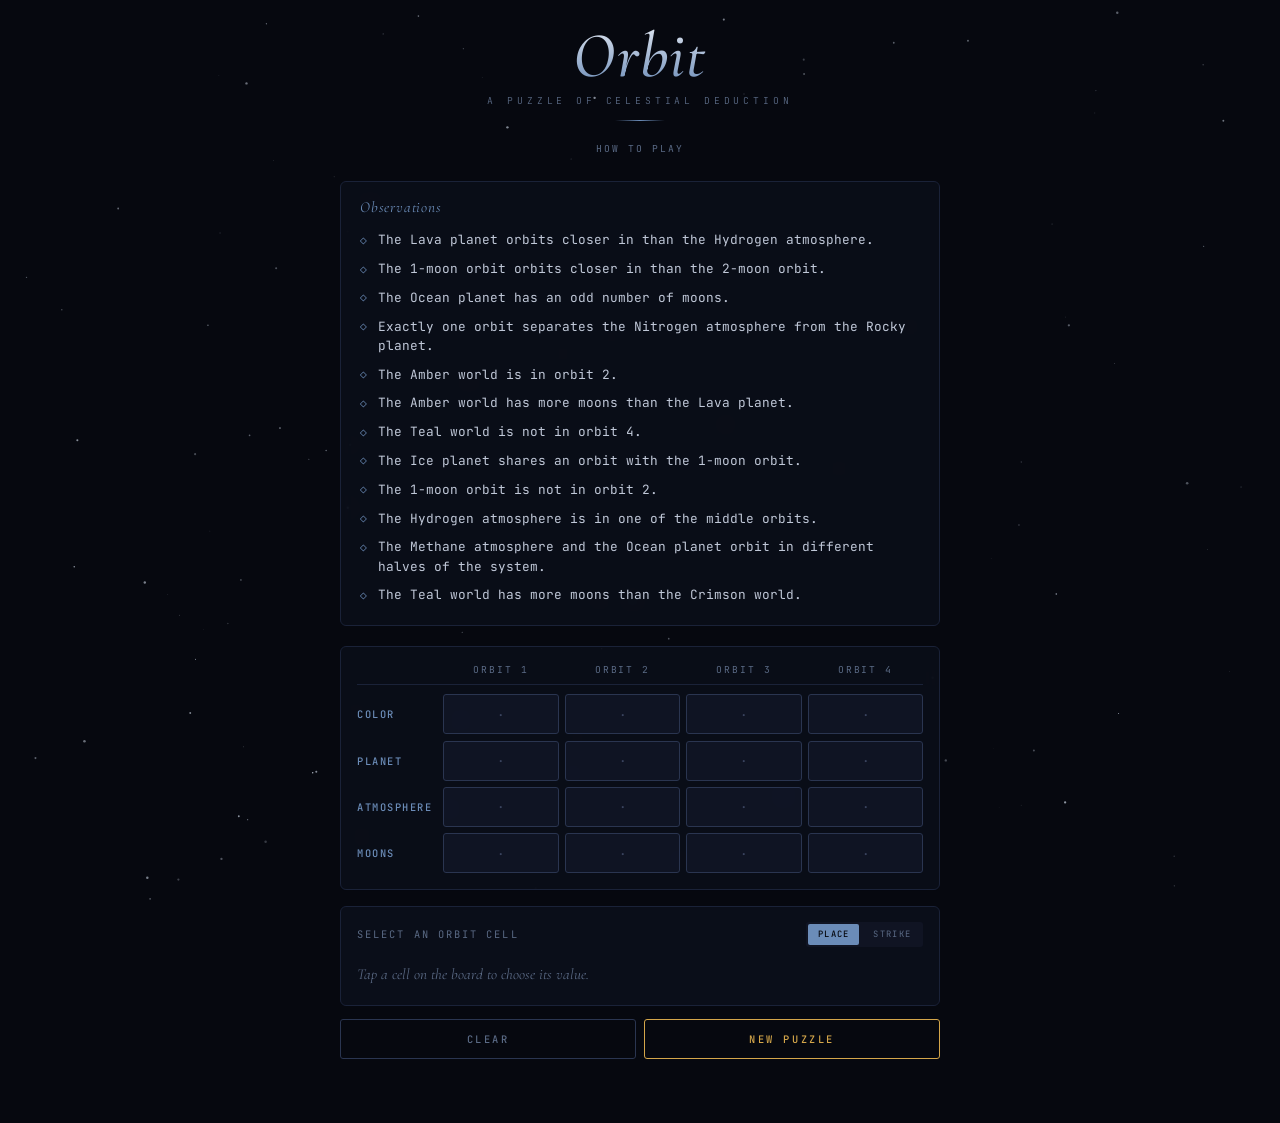
==== index.html @ 406fbc19 "init commit" ====
<!DOCTYPE html>
<html lang="en">
<head>
  <meta charset="UTF-8" />
  <meta name="viewport" content="width=device-width, initial-scale=1.0" />
  <title>Orbitle</title>
  <link rel="stylesheet" href="orbitle.css" />
</head>
<body>
  <canvas id="starfield" style="position:fixed;inset:0;z-index:0;pointer-events:none;"></canvas>
  <div id="app"></div>
  <div id="drag-ghost" class="orbit-tile drag-ghost" style="display:none;position:fixed;pointer-events:none;z-index:100;transform:translate(-50%,-50%);"></div>
  <script src="orbitle.js"></script>
</body>
</html>
---- orbitle.css ----
@import url('https://fonts.googleapis.com/css2?family=Cormorant+Garamond:ital,wght@0,400;0,500;0,600;1,400;1,500&family=JetBrains+Mono:wght@300;400;500;700&display=swap');

* { box-sizing: border-box; margin: 0; padding: 0; }

body, html {
  background: #06080f;
  color: #e0e6f0;
  font-family: 'JetBrains Mono', monospace;
  min-height: 100vh;
  overflow-x: hidden;
}

.orbit-root {
  position: relative;
  z-index: 1;
  min-height: 100vh;
  padding: 1.5rem 1rem 4rem;
  display: flex;
  flex-direction: column;
  align-items: center;
}

/* ── Header ── */
.orbit-header {
  text-align: center;
  margin-bottom: 1.5rem;
}

.orbit-title {
  font-family: 'Cormorant Garamond', serif;
  font-size: clamp(2.5rem, 7vw, 4rem);
  font-weight: 500;
  font-style: italic;
  letter-spacing: 0.02em;
  line-height: 1;
  background: linear-gradient(180deg, #e0e6f0 0%, #6b8cb8 100%);
  -webkit-background-clip: text;
  -webkit-text-fill-color: transparent;
  background-clip: text;
}

.orbit-subtitle {
  font-size: 0.6rem;
  letter-spacing: 0.4em;
  text-transform: uppercase;
  color: #5a6a85;
  font-weight: 300;
  margin-top: 0.4rem;
}

.orbit-divider {
  width: 50px;
  height: 1px;
  background: linear-gradient(90deg, transparent, #6b8cb8, transparent);
  margin: 0.8rem auto;
}

/* ── Help ── */
.orbit-help-link {
  background: none;
  border: none;
  color: #5a6a85;
  font-size: 0.6rem;
  letter-spacing: 0.2em;
  text-transform: uppercase;
  cursor: pointer;
  font-family: 'JetBrains Mono', monospace;
  margin-top: 0.5rem;
}

.orbit-help-link:hover { color: #d4a64a; }

.orbit-help-content {
  max-width: 600px;
  width: 100%;
  padding: 1.2rem;
  border: 1px solid #1a2238;
  border-radius: 6px;
  background: rgba(12, 16, 28, 0.85);
  margin-bottom: 1.2rem;
  font-size: 0.78rem;
  line-height: 1.6;
  color: #c0c8d8;
}

.orbit-help-content strong { color: #d4a64a; }

/* ── Loading ── */
.orbit-loading {
  font-family: 'Cormorant Garamond', serif;
  font-style: italic;
  color: #6b8cb8;
  padding: 4rem 0;
  font-size: 1.1rem;
  letter-spacing: 0.05em;
}

/* ── Clues ── */
.orbit-clues {
  width: 100%;
  max-width: 600px;
  padding: 1rem 1.2rem;
  border: 1px solid #1a2238;
  border-radius: 6px;
  background: rgba(12, 16, 28, 0.7);
  backdrop-filter: blur(8px);
  margin-bottom: 1.2rem;
}

.orbit-clues-header {
  font-family: 'Cormorant Garamond', serif;
  font-style: italic;
  font-size: 0.95rem;
  color: #6b8cb8;
  margin-bottom: 0.6rem;
  letter-spacing: 0.05em;
}

.orbit-clue {
  font-size: 0.8rem;
  line-height: 1.5;
  color: #c0c8d8;
  padding: 0.3rem 0 0.3rem 1.1rem;
  position: relative;
  cursor: pointer;
  transition: all 0.18s ease;
  user-select: none;
  border-radius: 3px;
}

.orbit-clue:hover { color: #e0e6f0; background: rgba(40, 50, 80, 0.25); }

.orbit-clue::before {
  content: "◇";
  position: absolute;
  left: 0;
  color: #6b8cb8;
  font-size: 0.7rem;
  top: 0.45rem;
}

.orbit-clue.crossed {
  color: #4a5468;
  text-decoration: line-through;
  text-decoration-color: #6b8cb8;
  text-decoration-thickness: 1px;
}

.orbit-clue.crossed::before { color: #2a3550; }
.orbit-clue.crossed:hover { color: #5a6478; }

/* ── Board ── */
.orbit-board {
  width: 100%;
  max-width: 600px;
  margin-bottom: 1rem;
  padding: 1rem;
  border: 1px solid #1a2238;
  border-radius: 6px;
  background: rgba(12, 16, 28, 0.7);
  backdrop-filter: blur(8px);
}

.orbit-header-row {
  display: grid;
  grid-template-columns: 80px repeat(4, 1fr);
  gap: 0.4rem;
  margin-bottom: 0.6rem;
  padding-bottom: 0.5rem;
  border-bottom: 1px solid #1a2238;
}

.orbit-header-cell {
  font-size: 0.6rem;
  letter-spacing: 0.2em;
  text-transform: uppercase;
  color: #5a6a85;
  text-align: center;
  font-weight: 400;
}

.orbit-row {
  display: grid;
  grid-template-columns: 80px repeat(4, 1fr);
  gap: 0.4rem;
  margin-bottom: 0.4rem;
}

.orbit-row:last-child { margin-bottom: 0; }

.orbit-row-label {
  display: flex;
  align-items: center;
  font-size: 0.65rem;
  letter-spacing: 0.15em;
  text-transform: uppercase;
  color: #6b8cb8;
  font-weight: 500;
}

.orbit-cell {
  padding: 0.55rem 0.3rem;
  border: 1px solid #2a3550;
  border-radius: 3px;
  background: rgba(20, 26, 44, 0.6);
  cursor: pointer;
  transition: all 0.15s;
  min-height: 40px;
  display: flex;
  flex-direction: column;
  align-items: center;
  justify-content: center;
  font-size: 0.78rem;
  color: #e0e6f0;
  position: relative;
}

.orbit-cell:hover { border-color: #6b8cb8; background: rgba(40, 50, 80, 0.6); }

.orbit-cell.selected {
  border-color: #d4a64a;
  background: rgba(60, 50, 30, 0.5);
  box-shadow: 0 0 12px rgba(212, 166, 74, 0.25);
}

.orbit-cell.empty { color: #3a4560; }

.orbit-cell-strikes {
  position: absolute;
  bottom: 2px;
  left: 2px;
  right: 2px;
  font-size: 0.55rem;
  color: #6a4848;
  line-height: 1;
  text-align: center;
  letter-spacing: 0.05em;
}

/* ── Picker ── */
.orbit-picker {
  width: 100%;
  max-width: 600px;
  padding: 0.9rem 1rem;
  border: 1px solid #1a2238;
  border-radius: 6px;
  background: rgba(12, 16, 28, 0.85);
  backdrop-filter: blur(8px);
  margin-bottom: 0.8rem;
}

.orbit-picker-header {
  display: flex;
  justify-content: space-between;
  align-items: center;
  margin-bottom: 0.6rem;
  font-size: 0.65rem;
  letter-spacing: 0.2em;
  text-transform: uppercase;
  color: #5a6a85;
}

.orbit-picker-target {
  color: #d4a64a;
  font-family: 'Cormorant Garamond', serif;
  font-style: italic;
  font-size: 0.95rem;
  letter-spacing: 0.02em;
  text-transform: none;
}

.orbit-mode-toggle {
  display: flex;
  gap: 0.3rem;
  background: rgba(20, 26, 44, 0.6);
  border-radius: 3px;
  padding: 2px;
}

.orbit-mode-btn {
  padding: 0.3rem 0.6rem;
  font-size: 0.55rem;
  letter-spacing: 0.15em;
  text-transform: uppercase;
  background: transparent;
  color: #5a6a85;
  border: none;
  cursor: pointer;
  border-radius: 2px;
  font-family: 'JetBrains Mono', monospace;
}

.orbit-mode-btn.active { background: #6b8cb8; color: #06080f; font-weight: 500; }
.orbit-mode-btn.active.strike { background: #b85a5a; }

.orbit-options {
  display: flex;
  flex-wrap: wrap;
  gap: 0.4rem;
}

.orbit-option {
  padding: 0.5rem 0.8rem;
  border: 1px solid #2a3550;
  background: rgba(20, 26, 44, 0.6);
  color: #e0e6f0;
  font-family: 'JetBrains Mono', monospace;
  font-size: 0.75rem;
  cursor: pointer;
  border-radius: 3px;
  transition: all 0.15s;
}

.orbit-option:hover {
  border-color: #6b8cb8;
  background: rgba(40, 50, 80, 0.7);
  transform: translateY(-1px);
}

.orbit-option.struck {
  opacity: 0.4;
  text-decoration: line-through;
  border-color: #b85a5a;
}

.orbit-pick-hint {
  font-family: 'Cormorant Garamond', serif;
  font-style: italic;
  font-size: 0.95rem;
  color: #5a6a85;
  padding: 0.5rem 0;
}

/* ── Actions ── */
.orbit-actions {
  display: flex;
  gap: 0.5rem;
  width: 100%;
  max-width: 600px;
}

.orbit-btn {
  flex: 1;
  padding: 0.75rem;
  font-family: 'JetBrains Mono', monospace;
  font-size: 0.65rem;
  letter-spacing: 0.25em;
  text-transform: uppercase;
  border: 1px solid #6b8cb8;
  background: transparent;
  color: #6b8cb8;
  cursor: pointer;
  border-radius: 3px;
  transition: all 0.2s;
  font-weight: 500;
}

.orbit-btn:hover { background: rgba(107, 140, 184, 0.1); }
.orbit-btn.secondary { border-color: #2a3550; color: #5a6a85; }
.orbit-btn.gold { border-color: #d4a64a; color: #d4a64a; }
.orbit-btn.gold:hover { background: rgba(212, 166, 74, 0.1); }

/* ── Win overlay ── */
.orbit-reveal {
  position: fixed;
  inset: 0;
  background: rgba(6, 8, 15, 0.92);
  backdrop-filter: blur(12px);
  z-index: 10;
  display: flex;
  align-items: center;
  justify-content: center;
  padding: 2rem;
  animation: fadeIn 0.6s ease-out;
}

@keyframes fadeIn {
  from { opacity: 0; }
  to   { opacity: 1; }
}

.orbit-reveal-card {
  max-width: 460px;
  width: 100%;
  padding: 2.5rem 2rem;
  border: 1px solid #d4a64a;
  border-radius: 6px;
  background: linear-gradient(180deg, rgba(20, 26, 44, 0.95), rgba(6, 8, 15, 0.95));
  text-align: center;
  box-shadow: 0 0 60px rgba(212, 166, 74, 0.2);
}

.orbit-reveal-sub {
  font-size: 0.7rem;
  letter-spacing: 0.3em;
  text-transform: uppercase;
  color: #6b8cb8;
  margin-bottom: 1.5rem;
}

.orbit-reveal-title {
  font-family: 'Cormorant Garamond', serif;
  font-size: 2.2rem;
  font-style: italic;
  color: #d4a64a;
  margin-bottom: 0.5rem;
}

/* ── Responsive ── */
@media (max-width: 600px) {
  .orbit-header-row, .orbit-row { grid-template-columns: 60px repeat(4, 1fr); }
  .orbit-row-label, .orbit-header-cell { font-size: 0.55rem; }
  .orbit-cell { font-size: 0.7rem; padding: 0.4rem 0.2rem; }
  .orbit-clue { font-size: 0.75rem; }
}
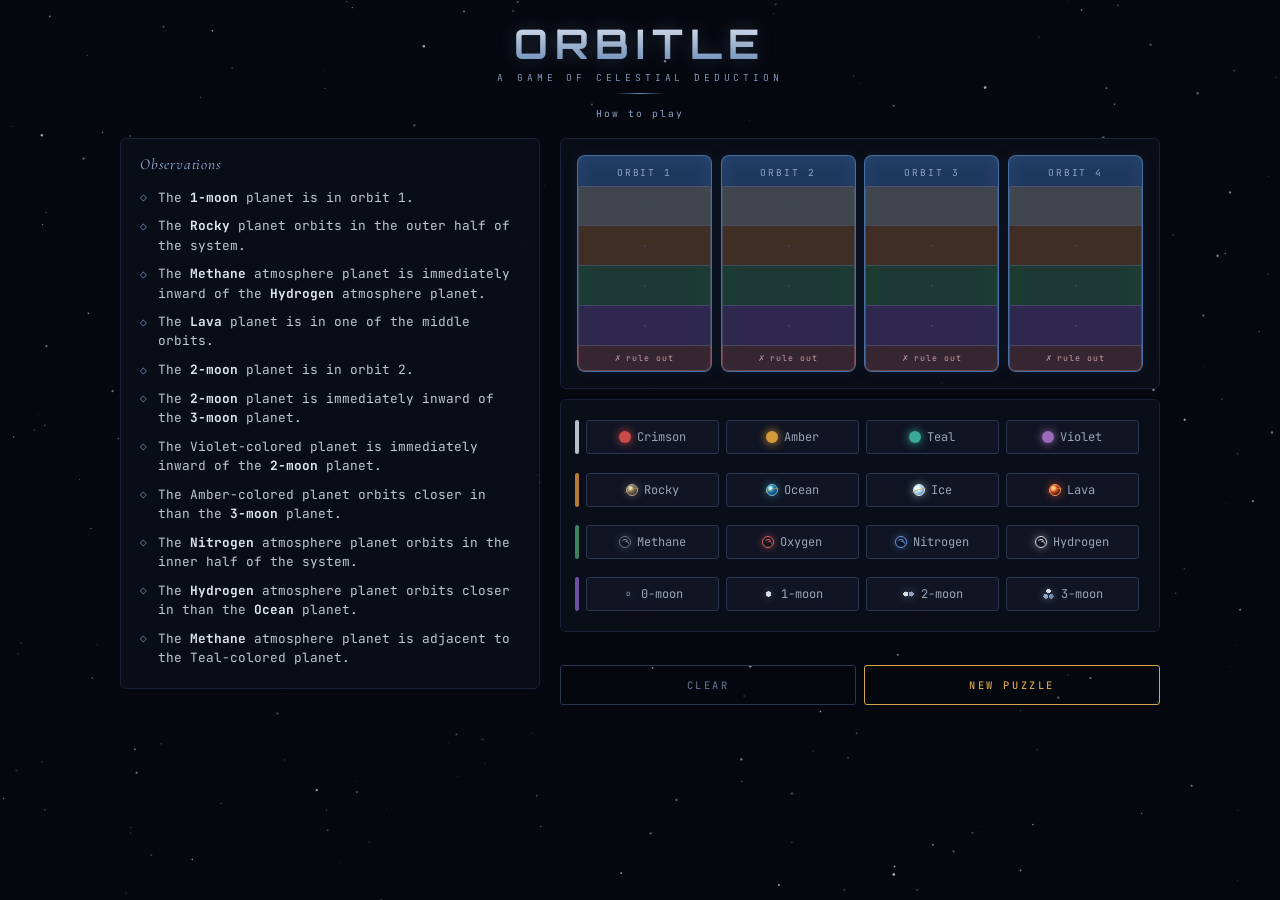
==== commit 98af37ed: "icon" ====
--- a/index.html
+++ b/index.html
@@ -4,6 +4,7 @@
   <meta charset="UTF-8" />
   <meta name="viewport" content="width=device-width, initial-scale=1.0" />
   <title>Orbitle</title>
+  <link rel="icon" href="data:image/svg+xml,%3Csvg xmlns='http://www.w3.org/2000/svg' viewBox='0 0 64 64'%3E%3Crect width='64' height='64' rx='12' fill='%2306080f'/%3E%3Ccircle cx='32' cy='32' r='18' fill='none' stroke='%236b8cb8' stroke-width='6'/%3E%3C/svg%3E" />
   <link rel="stylesheet" href="orbitle.css" />
 </head>
 <body>
--- a/orbitle.css
+++ b/orbitle.css
@@ -1,6 +1,14 @@
-@import url('https://fonts.googleapis.com/css2?family=Cormorant+Garamond:ital,wght@0,400;0,500;0,600;1,400;1,500&family=JetBrains+Mono:wght@300;400;500;700&display=swap');
+@import url('https://fonts.googleapis.com/css2?family=Cormorant+Garamond:ital,wght@0,400;0,500;0,600;1,400;1,500&family=JetBrains+Mono:wght@300;400;500;700&family=Orbitron:wght@500;600;700&display=swap');
 
 * { box-sizing: border-box; margin: 0; padding: 0; }
+
+html {
+  font-size: 100%;
+  --cat-color: rgba(230, 235, 245, 0.8);
+  --cat-planet: rgba(214, 142, 58, 0.85);
+  --cat-atmosphere: rgba(70, 150, 108, 0.85);
+  --cat-moons: rgba(128, 92, 184, 0.85);
+}
 
 body, html {
   background: #06080f;
@@ -8,13 +16,14 @@
   font-family: 'JetBrains Mono', monospace;
   min-height: 100vh;
   overflow-x: hidden;
+  user-select: none;
 }
 
 .orbit-root {
   position: relative;
   z-index: 1;
   min-height: 100vh;
-  padding: 1.5rem 1rem 4rem;
+  padding: 1.5rem 1rem 2.5rem;
   display: flex;
   flex-direction: column;
   align-items: center;
@@ -23,27 +32,29 @@
 /* ── Header ── */
 .orbit-header {
   text-align: center;
-  margin-bottom: 1.5rem;
+  margin-bottom: 1rem;
 }
 
 .orbit-title {
-  font-family: 'Cormorant Garamond', serif;
-  font-size: clamp(2.5rem, 7vw, 4rem);
-  font-weight: 500;
-  font-style: italic;
-  letter-spacing: 0.02em;
+  font-family: 'Orbitron', 'JetBrains Mono', monospace;
+  font-size: clamp(1.65rem, 4.6vw, 2.55rem);
+  font-weight: 700;
+  font-style: normal;
+  letter-spacing: 0.16em;
   line-height: 1;
+  text-transform: uppercase;
   background: linear-gradient(180deg, #e0e6f0 0%, #6b8cb8 100%);
   -webkit-background-clip: text;
   -webkit-text-fill-color: transparent;
   background-clip: text;
+  text-shadow: 0 0 18px rgba(107, 140, 184, 0.28);
 }
 
 .orbit-subtitle {
   font-size: 0.6rem;
   letter-spacing: 0.4em;
   text-transform: uppercase;
-  color: #5a6a85;
+  color: #8fa3c4;
   font-weight: 300;
   margin-top: 0.4rem;
 }
@@ -52,20 +63,19 @@
   width: 50px;
   height: 1px;
   background: linear-gradient(90deg, transparent, #6b8cb8, transparent);
-  margin: 0.8rem auto;
+  margin: 0.55rem auto 0.45rem;
 }
 
 /* ── Help ── */
 .orbit-help-link {
   background: none;
   border: none;
-  color: #5a6a85;
+  color: #8fa3c4;
   font-size: 0.6rem;
   letter-spacing: 0.2em;
-  text-transform: uppercase;
   cursor: pointer;
   font-family: 'JetBrains Mono', monospace;
-  margin-top: 0.5rem;
+  margin-top: 0.15rem;
 }
 
 .orbit-help-link:hover { color: #d4a64a; }
@@ -73,11 +83,11 @@
 .orbit-help-content {
   max-width: 600px;
   width: 100%;
-  padding: 1.2rem;
+  padding: 0.9rem 1rem;
   border: 1px solid #1a2238;
   border-radius: 6px;
   background: rgba(12, 16, 28, 0.85);
-  margin-bottom: 1.2rem;
+  margin-bottom: 0.85rem;
   font-size: 0.78rem;
   line-height: 1.6;
   color: #c0c8d8;
@@ -96,6 +106,13 @@
 }
 
 /* ── Clues ── */
+.orbit-game-layout,
+.orbit-play-area,
+.orbit-actions {
+  width: 100%;
+  max-width: 600px;
+}
+
 .orbit-clues {
   width: 100%;
   max-width: 600px;
@@ -105,13 +122,15 @@
   background: rgba(12, 16, 28, 0.7);
   backdrop-filter: blur(8px);
   margin-bottom: 1.2rem;
+  display: flex;
+  flex-direction: column;
 }
 
 .orbit-clues-header {
   font-family: 'Cormorant Garamond', serif;
   font-style: italic;
   font-size: 0.95rem;
-  color: #6b8cb8;
+  color: #9cb8df;
   margin-bottom: 0.6rem;
   letter-spacing: 0.05em;
 }
@@ -130,6 +149,16 @@
 
 .orbit-clue:hover { color: #e0e6f0; background: rgba(40, 50, 80, 0.25); }
 
+.orbit-clue-tile {
+  font-weight: 700;
+  color: #e0e6f0;
+}
+
+.orbit-clue.crossed .orbit-clue-tile,
+.orbit-clue.crossed:hover .orbit-clue-tile {
+  color: inherit;
+}
+
 .orbit-clue::before {
   content: "◇";
   position: absolute;
@@ -140,6 +169,7 @@
 }
 
 .orbit-clue.crossed {
+  order: 1;
   color: #4a5468;
   text-decoration: line-through;
   text-decoration-color: #6b8cb8;
@@ -153,57 +183,79 @@
 .orbit-board {
   width: 100%;
   max-width: 600px;
-  margin-bottom: 1rem;
+  margin-bottom: 0.65rem;
   padding: 1rem;
   border: 1px solid #1a2238;
   border-radius: 6px;
   background: rgba(12, 16, 28, 0.7);
   backdrop-filter: blur(8px);
-}
-
-.orbit-header-row {
+  position: relative;
+  overflow: hidden;
+  user-select: none;
+}
+
+.orbit-columns {
   display: grid;
-  grid-template-columns: 80px repeat(4, 1fr);
-  gap: 0.4rem;
-  margin-bottom: 0.6rem;
-  padding-bottom: 0.5rem;
-  border-bottom: 1px solid #1a2238;
+  grid-template-columns: repeat(4, minmax(0, 1fr));
+  gap: 0.55rem;
+}
+
+.orbit-column {
+  min-width: 0;
+  padding: 0.45rem;
+  border: 1px solid rgba(112, 164, 230, 0.52);
+  border-radius: 8px;
+  background: rgba(34, 61, 102, 0.9);
+  box-shadow: inset 0 0 22px rgba(112, 164, 230, 0.14), 0 0 14px rgba(74, 118, 180, 0.1);
+  cursor: pointer;
+  touch-action: manipulation;
+  transition: all 0.15s;
+}
+
+.orbit-column:hover {
+  border-color: rgba(136, 186, 245, 0.68);
+  background: rgba(40, 70, 114, 0.94);
+}
+
+.orbit-column.selected {
+  border-color: rgba(212, 166, 74, 0.72);
+  background: rgba(76, 62, 36, 0.9);
+  box-shadow: inset 0 0 0 1px rgba(212, 166, 74, 0.22), 0 0 22px rgba(212, 166, 74, 0.16);
+}
+
+.orbit-column.drag-over {
+  border-color: #d4a64a;
+  background: rgba(82, 66, 38, 0.92);
+  box-shadow: inset 0 0 0 1px rgba(212, 166, 74, 0.34), 0 0 18px rgba(212, 166, 74, 0.16);
 }
 
 .orbit-header-cell {
   font-size: 0.6rem;
   letter-spacing: 0.2em;
   text-transform: uppercase;
-  color: #5a6a85;
+  color: #8fa3c4;
   text-align: center;
   font-weight: 400;
-}
-
-.orbit-row {
+  padding: 0.15rem 0.1rem 0.45rem;
+}
+
+.orbit-column.selected .orbit-header-cell,
+.orbit-column.drag-over .orbit-header-cell {
+  color: #d4a64a;
+}
+
+.orbit-column-values {
   display: grid;
-  grid-template-columns: 80px repeat(4, 1fr);
-  gap: 0.4rem;
-  margin-bottom: 0.4rem;
-}
-
-.orbit-row:last-child { margin-bottom: 0; }
-
-.orbit-row-label {
-  display: flex;
-  align-items: center;
-  font-size: 0.65rem;
-  letter-spacing: 0.15em;
-  text-transform: uppercase;
-  color: #6b8cb8;
-  font-weight: 500;
+  grid-template-rows: repeat(4, minmax(40px, auto));
+  gap: 0;
+  margin-inline: -0.45rem;
 }
 
 .orbit-cell {
   padding: 0.55rem 0.3rem;
-  border: 1px solid #2a3550;
-  border-radius: 3px;
-  background: rgba(20, 26, 44, 0.6);
-  cursor: pointer;
+  border: 1px solid rgba(92, 122, 170, 0.58);
+  border-radius: 2px;
+  background: rgba(32, 44, 72, 0.9);
   transition: all 0.15s;
   min-height: 40px;
   display: flex;
@@ -215,33 +267,364 @@
   position: relative;
 }
 
-.orbit-cell:hover { border-color: #6b8cb8; background: rgba(40, 50, 80, 0.6); }
-
-.orbit-cell.selected {
-  border-color: #d4a64a;
-  background: rgba(60, 50, 30, 0.5);
-  box-shadow: 0 0 12px rgba(212, 166, 74, 0.25);
-}
-
-.orbit-cell.empty { color: #3a4560; }
+.orbit-cell + .orbit-cell {
+  margin-top: -1px;
+}
+
+.orbit-cell:first-child {
+  border-radius: 2px 2px 0 0;
+}
+
+.orbit-cell:not(:first-child):not(:last-child) {
+  border-radius: 0;
+}
+
+.orbit-cell:last-child {
+  border-radius: 0;
+}
+
+.orbit-cell.color {
+  border-color: rgba(245, 247, 252, 0.34);
+  background: rgba(86, 88, 94, 0.96);
+}
+
+.orbit-cell.planet {
+  border-color: rgba(214, 142, 58, 0.42);
+  background: rgba(92, 58, 30, 0.96);
+}
+
+.orbit-cell.atmosphere {
+  border-color: rgba(70, 150, 108, 0.42);
+  background: rgba(32, 78, 58, 0.96);
+}
+
+.orbit-cell.moons {
+  border-color: rgba(128, 92, 184, 0.42);
+  background: rgba(65, 46, 98, 0.96);
+}
+
+.orbit-cell.empty {
+  border-color: rgba(74, 88, 122, 0.7);
+  color: #3a4560;
+}
+
+.orbit-cell.empty.color {
+  background: rgba(68, 70, 76, 0.9);
+}
+
+.orbit-cell.empty.planet {
+  background: rgba(68, 45, 30, 0.9);
+}
+
+.orbit-cell.empty.atmosphere {
+  background: rgba(28, 59, 47, 0.9);
+}
+
+.orbit-cell.empty.moons {
+  background: rgba(49, 38, 76, 0.9);
+}
+
+.orbit-cell.strike-preview::before,
+.orbit-cell.strike-preview::after {
+  content: "";
+  position: absolute;
+  inset: 4px;
+  pointer-events: none;
+  z-index: 2;
+}
+
+.orbit-cell.strike-preview::before {
+  background: linear-gradient(
+    to bottom right,
+    transparent calc(50% - 1px),
+    rgba(164, 86, 90, 0.56) calc(50% - 1px),
+    rgba(164, 86, 90, 0.56) calc(50% + 1px),
+    transparent calc(50% + 1px)
+  );
+}
+
+.orbit-cell.strike-preview::after {
+  background: linear-gradient(
+    to top right,
+    transparent calc(50% - 1px),
+    rgba(164, 86, 90, 0.56) calc(50% - 1px),
+    rgba(164, 86, 90, 0.56) calc(50% + 1px),
+    transparent calc(50% + 1px)
+  );
+}
+
+.orbit-tile-content {
+  display: flex;
+  align-items: center;
+  justify-content: center;
+  gap: 6px;
+  min-width: 0;
+}
+
+.orbit-tile-icon {
+  width: 12px;
+  height: 12px;
+  display: inline-block;
+  flex-shrink: 0;
+  position: relative;
+}
+
+.orbit-cell .orbit-tile-icon {
+  width: 10px;
+  height: 10px;
+}
+
+.orbit-tile-icon.color {
+  border-radius: 50%;
+}
+
+.orbit-tile-icon.planet {
+  border: 1px solid #8fb4e8;
+  border-radius: 50%;
+  background: radial-gradient(circle at 35% 32%, #d5e5fb 0 15%, #6f99d0 28%, #20375d 70%);
+  box-shadow: 0 0 8px rgba(111, 153, 208, 0.55);
+}
+
+.orbit-tile-icon.planet-rocky {
+  border-color: #b7aa92;
+  background: radial-gradient(circle at 35% 32%, #e3d7bd 0 15%, #8f8068 30%, #3c342d 72%);
+  box-shadow: 0 0 8px rgba(183, 170, 146, 0.42);
+}
+
+.orbit-tile-icon.planet-ocean {
+  border-color: #72c7db;
+  background: radial-gradient(circle at 35% 32%, #c8f2ff 0 15%, #238cb9 31%, #123f72 72%);
+  box-shadow: 0 0 8px rgba(72, 183, 220, 0.52);
+}
+
+.orbit-tile-icon.planet-ice {
+  border-color: #d8f4ff;
+  background: radial-gradient(circle at 35% 32%, #ffffff 0 16%, #bdeeff 34%, #6f92bf 74%);
+  box-shadow: 0 0 9px rgba(216, 244, 255, 0.55);
+}
+
+.orbit-tile-icon.planet-lava {
+  border-color: #ff9a4d;
+  background: radial-gradient(circle at 35% 32%, #ffd17a 0 14%, #e85a2e 32%, #3d1518 74%);
+  box-shadow: 0 0 10px rgba(232, 90, 46, 0.64);
+}
+
+.orbit-tile-icon.planet::before {
+  content: "";
+  position: absolute;
+  left: -3px;
+  right: -3px;
+  top: 4px;
+  height: 3px;
+  border-top: 1px solid rgba(212, 166, 74, 0.95);
+  border-radius: 50%;
+  transform: rotate(-18deg);
+}
+
+.orbit-tile-icon.atmosphere {
+  border: 1px solid rgba(92, 198, 218, 0.82);
+  border-radius: 50%;
+  box-shadow: 0 0 8px rgba(92, 198, 218, 0.38);
+}
+
+.orbit-tile-icon.atmosphere-ch {
+  border-color: rgba(115, 127, 145, 0.9);
+  box-shadow: 0 0 8px rgba(115, 127, 145, 0.42);
+}
+
+.orbit-tile-icon.atmosphere-h {
+  border-color: rgba(245, 247, 251, 0.9);
+  box-shadow: 0 0 8px rgba(245, 247, 251, 0.42);
+}
+
+.orbit-tile-icon.atmosphere-n {
+  border-color: rgba(120, 168, 255, 0.9);
+  box-shadow: 0 0 8px rgba(120, 168, 255, 0.42);
+}
+
+.orbit-tile-icon.atmosphere-o {
+  border-color: rgba(255, 107, 107, 0.9);
+  box-shadow: 0 0 8px rgba(255, 107, 107, 0.42);
+}
+
+.orbit-tile-icon.atmosphere::before,
+.orbit-tile-icon.atmosphere::after {
+  content: "";
+  position: absolute;
+  inset: 2px;
+  border-top: 1px solid rgba(176, 238, 248, 0.95);
+  border-radius: 50%;
+}
+
+.orbit-tile-icon.atmosphere::after {
+  inset: 4px 1px 1px 4px;
+  transform: rotate(38deg);
+}
+
+.orbit-tile-icon.atmosphere-ch::before,
+.orbit-tile-icon.atmosphere-ch::after {
+  border-top-color: rgba(155, 166, 181, 0.95);
+}
+
+.orbit-tile-icon.atmosphere-h::before,
+.orbit-tile-icon.atmosphere-h::after {
+  border-top-color: rgba(245, 247, 251, 0.95);
+}
+
+.orbit-tile-icon.atmosphere-n::before,
+.orbit-tile-icon.atmosphere-n::after {
+  border-top-color: rgba(120, 168, 255, 0.95);
+}
+
+.orbit-tile-icon.atmosphere-o::before,
+.orbit-tile-icon.atmosphere-o::after {
+  border-top-color: rgba(255, 107, 107, 0.95);
+}
+
+.orbit-tile-icon.moons {
+  width: 13px;
+  background: none;
+  filter: drop-shadow(0 0 4px rgba(215, 222, 234, 0.42));
+}
+
+.orbit-cell .orbit-tile-icon.moons {
+  width: 12px;
+}
+
+.orbit-tile-icon.moons::before,
+.orbit-tile-icon.moons::after {
+  display: none;
+}
+
+.orbit-tile-icon.moons-0::after {
+  content: "o";
+  display: block;
+  position: absolute;
+  color: #8fa3c4;
+  font-size: 0.48rem;
+  line-height: 1;
+  left: 50%;
+  top: 50%;
+  transform: translate(-50%, -50%);
+}
+
+.orbit-tile-icon.moons-1 {
+  background:
+    radial-gradient(circle at 50% 50%, #d7deea 0 2.6px, transparent 2.8px);
+}
+
+.orbit-tile-icon.moons-2 {
+  background:
+    radial-gradient(circle at 28% 50%, #d7deea 0 2.4px, transparent 2.6px),
+    radial-gradient(circle at 72% 50%, #8fa3c4 0 2.4px, transparent 2.6px);
+}
+
+.orbit-tile-icon.moons-3 {
+  background:
+    radial-gradient(circle at 50% 25%, #d7deea 0 2.2px, transparent 2.4px),
+    radial-gradient(circle at 28% 70%, #8fa3c4 0 2.2px, transparent 2.4px),
+    radial-gradient(circle at 72% 70%, #6b8cb8 0 2.2px, transparent 2.4px);
+}
+
+.orbit-cell-remove {
+  position: absolute;
+  top: 2px;
+  right: 2px;
+  width: 19px;
+  height: 19px;
+  border: 1px solid rgba(184, 90, 90, 0.55);
+  border-radius: 50%;
+  background: rgba(12, 16, 28, 0.9);
+  color: #c98282;
+  cursor: pointer;
+  font-family: 'JetBrains Mono', monospace;
+  font-size: 0.95rem;
+  line-height: 15px;
+  display: flex;
+  align-items: center;
+  justify-content: center;
+  opacity: 0.75;
+  transition: all 0.15s;
+}
+
+.orbit-cell-remove:hover {
+  opacity: 1;
+  color: #f0b0b0;
+  border-color: #b85a5a;
+  background: rgba(70, 30, 34, 0.95);
+}
 
 .orbit-cell-strikes {
   position: absolute;
   bottom: 2px;
   left: 2px;
   right: 2px;
-  font-size: 0.55rem;
-  color: #6a4848;
-  line-height: 1;
+  font-size: 0.62rem;
+  color: #a87a7d;
+  line-height: 1.05;
   text-align: center;
   letter-spacing: 0.05em;
+  display: flex;
+  flex-direction: column-reverse;
+  align-items: center;
+  gap: 1px;
+}
+
+.orbit-cell-strikes span {
+  display: block;
+}
+
+.orbit-strike-drop {
+  display: flex;
+  align-items: center;
+  justify-content: center;
+  margin: -1px -0.45rem -0.45rem;
+  min-height: 26px;
+  border: 1px solid rgba(126, 82, 88, 0.72);
+  border-radius: 0 0 6px 6px;
+  background: rgba(58, 36, 42, 0.86);
+  color: #c9a0a2;
+  font-size: 0.52rem;
+  letter-spacing: 0.12em;
+  line-height: 1;
+  cursor: pointer;
+  touch-action: manipulation;
+  transform-origin: center;
+  transition: all 0.15s;
+}
+
+.orbit-strike-drop::before {
+  content: "✗";
+  margin-right: 0.28rem;
+  font-size: 0.62rem;
+  line-height: 1;
+  opacity: 0.85;
+}
+
+.orbit-strike-drop:hover,
+.orbit-strike-drop.strike-over {
+  border-color: #dfb7b9;
+  background: rgba(88, 52, 58, 0.96);
+  color: #f4dcdc;
+  box-shadow: 0 0 10px rgba(154, 102, 106, 0.35);
+}
+
+.orbit-strike-drop.strike-over {
+  transform: scale(1.08);
+}
+
+.orbit-strike-drop.selected {
+  border-color: #dfb7b9;
+  background: rgba(96, 56, 62, 0.98);
+  color: #f4dcdc;
+  box-shadow: inset 0 0 0 1px rgba(223, 183, 185, 0.22), 0 0 14px rgba(154, 102, 106, 0.28);
 }
 
 /* ── Picker ── */
 .orbit-picker {
   width: 100%;
   max-width: 600px;
-  padding: 0.9rem 1rem;
+  padding: 0.9rem;
   border: 1px solid #1a2238;
   border-radius: 6px;
   background: rgba(12, 16, 28, 0.85);
@@ -249,57 +632,52 @@
   margin-bottom: 0.8rem;
 }
 
-.orbit-picker-header {
-  display: flex;
-  justify-content: space-between;
+.orbit-tile-tray {
+  display: flex;
+  flex-direction: column;
+  gap: 0.45rem;
+}
+
+.orbit-tile-row {
+  position: relative;
+  padding: 0.35rem 0.35rem 0.35rem 0.65rem;
+}
+
+.orbit-tile-row::before {
+  content: "";
+  position: absolute;
+  left: 0;
+  top: 0.35rem;
+  bottom: 0.35rem;
+  width: 4px;
+  border-radius: 999px;
+  background: var(--cat-color);
+}
+
+.orbit-tile-row.planet::before {
+  background: var(--cat-planet);
+}
+
+.orbit-tile-row.atmosphere::before {
+  background: var(--cat-atmosphere);
+}
+
+.orbit-tile-row.moons::before {
+  background: var(--cat-moons);
+}
+
+.orbit-options {
+  display: grid;
+  grid-template-columns: repeat(4, minmax(0, 1fr));
+  gap: 0.4rem;
+}
+
+.orbit-option {
+  min-width: 0;
+  display: flex;
   align-items: center;
-  margin-bottom: 0.6rem;
-  font-size: 0.65rem;
-  letter-spacing: 0.2em;
-  text-transform: uppercase;
-  color: #5a6a85;
-}
-
-.orbit-picker-target {
-  color: #d4a64a;
-  font-family: 'Cormorant Garamond', serif;
-  font-style: italic;
-  font-size: 0.95rem;
-  letter-spacing: 0.02em;
-  text-transform: none;
-}
-
-.orbit-mode-toggle {
-  display: flex;
-  gap: 0.3rem;
-  background: rgba(20, 26, 44, 0.6);
-  border-radius: 3px;
-  padding: 2px;
-}
-
-.orbit-mode-btn {
-  padding: 0.3rem 0.6rem;
-  font-size: 0.55rem;
-  letter-spacing: 0.15em;
-  text-transform: uppercase;
-  background: transparent;
-  color: #5a6a85;
-  border: none;
-  cursor: pointer;
-  border-radius: 2px;
-  font-family: 'JetBrains Mono', monospace;
-}
-
-.orbit-mode-btn.active { background: #6b8cb8; color: #06080f; font-weight: 500; }
-.orbit-mode-btn.active.strike { background: #b85a5a; }
-
-.orbit-options {
-  display: flex;
-  flex-wrap: wrap;
+  justify-content: center;
   gap: 0.4rem;
-}
-
-.orbit-option {
   padding: 0.5rem 0.8rem;
   border: 1px solid #2a3550;
   background: rgba(20, 26, 44, 0.6);
@@ -309,6 +687,8 @@
   cursor: pointer;
   border-radius: 3px;
   transition: all 0.15s;
+  user-select: none;
+  touch-action: none;
 }
 
 .orbit-option:hover {
@@ -317,26 +697,52 @@
   transform: translateY(-1px);
 }
 
-.orbit-option.struck {
-  opacity: 0.4;
-  text-decoration: line-through;
-  border-color: #b85a5a;
-}
-
-.orbit-pick-hint {
-  font-family: 'Cormorant Garamond', serif;
-  font-style: italic;
-  font-size: 0.95rem;
-  color: #5a6a85;
-  padding: 0.5rem 0;
+.orbit-option:active {
+  cursor: grabbing;
+  transform: translateY(0);
+}
+
+body.dragging-tile,
+body.dragging-tile .orbit-option {
+  cursor: grabbing;
+}
+
+body.dragging-tile {
+  user-select: none;
+}
+
+body.dragging-tile .orbit-option {
+  transition: none;
+}
+
+.orbit-option.placed {
+  opacity: 0.42;
+  filter: grayscale(1);
+}
+
+.orbit-option.muted:not(:hover) {
+  color: #9aa5b8;
+}
+
+.drag-ghost {
+  align-items: center;
+  justify-content: center;
+  gap: 0.4rem;
+  min-width: 82px;
+  padding: 0.5rem 0.8rem;
+  border: 1px solid #d4a64a;
+  border-radius: 3px;
+  background: rgba(20, 26, 44, 0.96);
+  color: #e0e6f0;
+  font-family: 'JetBrains Mono', monospace;
+  font-size: 0.75rem;
+  box-shadow: 0 10px 30px rgba(0, 0, 0, 0.35), 0 0 18px rgba(212, 166, 74, 0.22);
 }
 
 /* ── Actions ── */
 .orbit-actions {
   display: flex;
   gap: 0.5rem;
-  width: 100%;
-  max-width: 600px;
 }
 
 .orbit-btn {
@@ -356,6 +762,7 @@
 }
 
 .orbit-btn:hover { background: rgba(107, 140, 184, 0.1); }
+.orbit-btn.full { width: 100%; }
 .orbit-btn.secondary { border-color: #2a3550; color: #5a6a85; }
 .orbit-btn.gold { border-color: #d4a64a; color: #d4a64a; }
 .orbit-btn.gold:hover { background: rgba(212, 166, 74, 0.1); }
@@ -406,10 +813,61 @@
   margin-bottom: 0.5rem;
 }
 
+.orbit-reveal-copy {
+  margin-bottom: 1.5rem;
+  color: #c0c8d8;
+  font-family: 'Cormorant Garamond', serif;
+  font-size: 0.85rem;
+  font-style: italic;
+}
+
+@media (min-width: 980px) {
+  .orbit-root {
+    padding-inline: 1.5rem;
+  }
+
+  .orbit-game-layout {
+    max-width: 1120px;
+    display: grid;
+    grid-template-columns: minmax(300px, 420px) minmax(560px, 600px);
+    grid-template-areas:
+      "clues play"
+      "clues actions";
+    align-items: start;
+    justify-content: center;
+    gap: 1.25rem;
+  }
+
+  .orbit-play-area {
+    grid-area: play;
+    max-width: 600px;
+  }
+
+  .orbit-actions {
+    grid-area: actions;
+  }
+
+  .orbit-clues {
+    grid-area: clues;
+    position: sticky;
+    top: 1rem;
+    max-width: none;
+    max-height: calc(100vh - 2rem);
+    overflow: auto;
+    margin-bottom: 0;
+  }
+}
+
 /* ── Responsive ── */
 @media (max-width: 600px) {
-  .orbit-header-row, .orbit-row { grid-template-columns: 60px repeat(4, 1fr); }
-  .orbit-row-label, .orbit-header-cell { font-size: 0.55rem; }
+  .orbit-columns { gap: 0.35rem; }
+  .orbit-column { padding: 0.35rem; }
+  .orbit-column-values { gap: 0; margin-inline: -0.35rem; }
+  .orbit-strike-drop { margin: -1px -0.35rem -0.35rem; }
+  .orbit-header-cell { font-size: 0.55rem; letter-spacing: 0.14em; }
   .orbit-cell { font-size: 0.7rem; padding: 0.4rem 0.2rem; }
   .orbit-clue { font-size: 0.75rem; }
-}
+  .orbit-tile-tray { gap: 0.35rem; }
+  .orbit-tile-row { padding: 0.3rem; }
+  .orbit-option { font-size: 0.65rem; padding: 0.45rem 0.25rem; }
+}
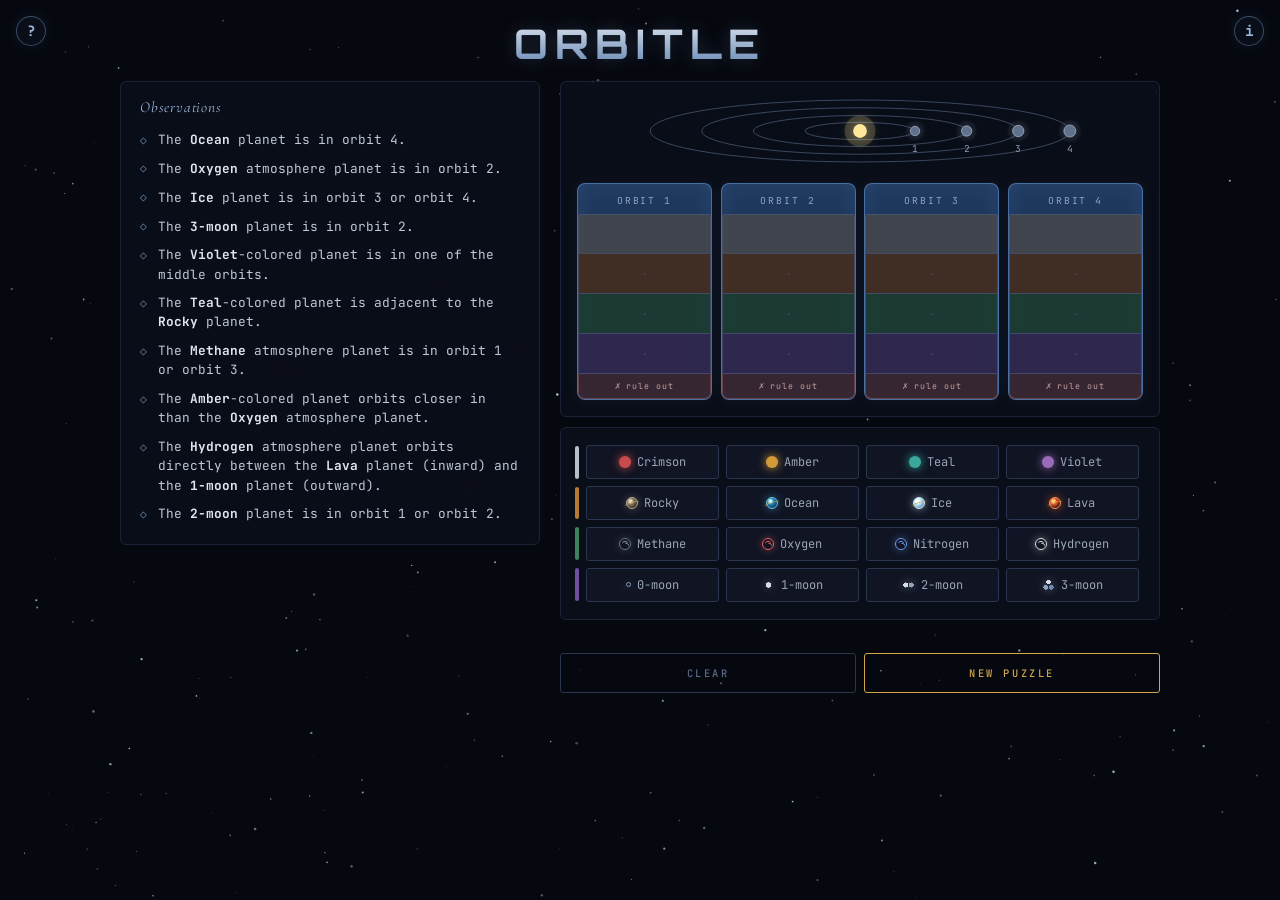
==== commit 5d6ddf07: "cleanup" ====
--- a/index.html
+++ b/index.html
@@ -3,9 +3,39 @@
 <head>
   <meta charset="UTF-8" />
   <meta name="viewport" content="width=device-width, initial-scale=1.0" />
-  <title>Orbitle</title>
+  <title>Orbitle - Celestial Deduction Puzzle Game</title>
+  <meta name="description" content="Play Orbitle, a space-themed logic puzzle game where you use observations to deduce each planet's orbit, color, type, atmosphere, and moon count." />
+  <meta name="keywords" content="Orbitle, logic puzzle, deduction game, space puzzle, planet puzzle, browser game" />
+  <meta name="author" content="Orbitle" />
+  <meta name="robots" content="index, follow" />
+  <link rel="canonical" href="https://orbitle.app/" />
+  <meta name="theme-color" content="#06080f" />
+
+  <meta property="og:type" content="website" />
+  <meta property="og:url" content="https://orbitle.app/" />
+  <meta property="og:title" content="Orbitle - Celestial Deduction Puzzle Game" />
+  <meta property="og:description" content="Use clues to chart a hidden star system in this space-themed logic puzzle." />
+  <meta property="og:site_name" content="Orbitle" />
+
+  <meta name="twitter:card" content="summary" />
+  <meta name="twitter:title" content="Orbitle - Celestial Deduction Puzzle Game" />
+  <meta name="twitter:description" content="Use clues to chart a hidden star system in this space-themed logic puzzle." />
+
   <link rel="icon" href="data:image/svg+xml,%3Csvg xmlns='http://www.w3.org/2000/svg' viewBox='0 0 64 64'%3E%3Crect width='64' height='64' rx='12' fill='%2306080f'/%3E%3Ccircle cx='32' cy='32' r='18' fill='none' stroke='%236b8cb8' stroke-width='6'/%3E%3C/svg%3E" />
   <link rel="stylesheet" href="orbitle.css" />
+  <script type="application/ld+json">
+    {
+      "@context": "https://schema.org",
+      "@type": "Game",
+      "name": "Orbitle",
+      "url": "https://orbitle.app/",
+      "description": "A space-themed logic puzzle game where players use observations to deduce each planet's orbit, color, type, atmosphere, and moon count.",
+      "genre": ["Logic puzzle", "Deduction game"],
+      "applicationCategory": "Game",
+      "operatingSystem": "Any",
+      "inLanguage": "en"
+    }
+  </script>
 </head>
 <body>
   <canvas id="starfield" style="position:fixed;inset:0;z-index:0;pointer-events:none;"></canvas>
--- a/orbitle.css
+++ b/orbitle.css
@@ -66,34 +66,104 @@
   margin: 0.55rem auto 0.45rem;
 }
 
-/* ── Help ── */
-.orbit-help-link {
-  background: none;
-  border: none;
-  color: #8fa3c4;
-  font-size: 0.6rem;
-  letter-spacing: 0.2em;
+/* ── Top Popups ── */
+.orbit-top-buttons {
+  position: absolute;
+  top: 1rem;
+  z-index: 20;
+  display: flex;
+  gap: 0.45rem;
+}
+
+.orbit-top-buttons.left { left: 1rem; }
+.orbit-top-buttons.right { right: 1rem; }
+
+.orbit-top-button {
+  width: 30px;
+  height: 30px;
+  border: 1px solid rgba(107, 140, 184, 0.5);
+  border-radius: 50%;
+  background: rgba(12, 16, 28, 0.82);
+  color: #9cb8df;
+  font-size: 0.9rem;
+  line-height: 1;
   cursor: pointer;
   font-family: 'JetBrains Mono', monospace;
-  margin-top: 0.15rem;
-}
-
-.orbit-help-link:hover { color: #d4a64a; }
-
-.orbit-help-content {
-  max-width: 600px;
-  width: 100%;
+  font-weight: 700;
+  backdrop-filter: blur(8px);
+  box-shadow: 0 0 14px rgba(74, 118, 180, 0.14);
+  transition: all 0.15s ease;
+}
+
+.orbit-top-button:hover,
+.orbit-top-button.active {
+  border-color: rgba(212, 166, 74, 0.7);
+  color: #ffe89a;
+  background: rgba(42, 34, 24, 0.88);
+}
+
+.orbit-popup {
+  position: absolute;
+  top: 3.65rem;
+  z-index: 19;
+  width: min(360px, calc(100vw - 2rem));
   padding: 0.9rem 1rem;
   border: 1px solid #1a2238;
   border-radius: 6px;
   background: rgba(12, 16, 28, 0.85);
-  margin-bottom: 0.85rem;
+  backdrop-filter: blur(10px);
+  box-shadow: 0 12px 32px rgba(0, 0, 0, 0.28);
   font-size: 0.78rem;
   line-height: 1.6;
   color: #c0c8d8;
 }
 
+.orbit-help-content { left: 1rem; }
+.orbit-info-content { right: 1rem; }
+
 .orbit-help-content strong { color: #d4a64a; }
+
+.orbit-info-title {
+  font-family: 'JetBrains Mono', monospace;
+  font-size: 1rem;
+  letter-spacing: 0.04em;
+  color: #e0e6f0;
+}
+
+.orbit-info-subtitle {
+  color: #9cb8df;
+  margin-top: 0.25rem;
+}
+
+.orbit-info-share {
+  margin-top: 0.85rem;
+  padding: 0.45rem 0.7rem;
+  border: 1px solid rgba(107, 140, 184, 0.45);
+  border-radius: 5px;
+  background: rgba(26, 34, 56, 0.8);
+  color: #d8e2f2;
+  cursor: pointer;
+  font-family: 'JetBrains Mono', monospace;
+  font-size: 0.72rem;
+}
+
+.orbit-info-share:hover {
+  border-color: rgba(212, 166, 74, 0.68);
+  color: #ffe89a;
+}
+
+.orbit-info-share.copied {
+  border-color: rgba(92, 184, 130, 0.68);
+  color: #c8f1d6;
+}
+
+.orbit-info-copy {
+  margin-top: 1.25rem;
+  padding-top: 0.75rem;
+  border-top: 1px solid rgba(107, 140, 184, 0.22);
+  color: #7f8faa;
+  font-size: 0.7rem;
+}
 
 /* ── Loading ── */
 .orbit-loading {
@@ -184,7 +254,7 @@
   width: 100%;
   max-width: 600px;
   margin-bottom: 0.65rem;
-  padding: 1rem;
+  padding: 0.4rem 1rem 1rem;
   border: 1px solid #1a2238;
   border-radius: 6px;
   background: rgba(12, 16, 28, 0.7);
@@ -198,6 +268,83 @@
   display: grid;
   grid-template-columns: repeat(4, minmax(0, 1fr));
   gap: 0.55rem;
+}
+
+.orbit-system {
+  display: block;
+  width: 100%;
+  height: 86px;
+  margin-bottom: 0.55rem;
+  overflow: visible;
+  pointer-events: none;
+}
+
+.orbit-system-ring {
+  fill: none;
+  stroke: rgba(143, 177, 222, 0.42);
+  stroke-width: 1;
+}
+
+.orbit-system-star-glow {
+  fill: rgba(255, 232, 152, 0.18);
+}
+
+.orbit-system-star {
+  fill: #ffe89a;
+  filter: drop-shadow(0 0 9px rgba(255, 232, 152, 0.68));
+}
+
+.orbit-system-glow {
+  fill: rgba(107, 140, 184, 0.16);
+  opacity: 0.35;
+}
+
+.orbit-system-planet {
+  stroke: rgba(224, 230, 240, 0.72);
+  stroke-width: 0.8;
+  filter: drop-shadow(0 0 5px rgba(224, 230, 240, 0.22));
+}
+
+.orbit-system-band {
+  fill: none;
+  stroke: rgba(245, 248, 255, 0.8);
+  stroke-width: 1.5;
+  stroke-linecap: round;
+  opacity: 0;
+}
+
+.orbit-system-planet-group.planet-rocky .orbit-system-planet { filter: drop-shadow(0 0 5px rgba(183, 170, 146, 0.42)); }
+.orbit-system-planet-group.planet-ocean .orbit-system-planet { filter: drop-shadow(0 0 6px rgba(72, 183, 220, 0.52)); }
+.orbit-system-planet-group.planet-ice .orbit-system-planet { filter: drop-shadow(0 0 7px rgba(216, 244, 255, 0.58)); }
+.orbit-system-planet-group.planet-lava .orbit-system-planet { filter: drop-shadow(0 0 8px rgba(232, 90, 46, 0.68)); }
+
+.orbit-system-planet-group.planet-rocky .orbit-system-band,
+.orbit-system-planet-group.planet-ocean .orbit-system-band,
+.orbit-system-planet-group.planet-ice .orbit-system-band,
+.orbit-system-planet-group.planet-lava .orbit-system-band {
+  opacity: 1;
+}
+
+.orbit-system-planet-group.planet-rocky .orbit-system-band { stroke: rgba(232, 218, 185, 0.9); }
+.orbit-system-planet-group.planet-ocean .orbit-system-band { stroke: rgba(115, 224, 255, 0.92); }
+.orbit-system-planet-group.planet-ice .orbit-system-band { stroke: rgba(245, 252, 255, 0.95); }
+.orbit-system-planet-group.planet-lava .orbit-system-band { stroke: rgba(255, 132, 72, 0.96); }
+
+.orbit-system-planet-group.atmosphere-methane .orbit-system-glow { fill: rgba(155, 166, 181, 0.3); opacity: 0.8; }
+.orbit-system-planet-group.atmosphere-oxygen .orbit-system-glow { fill: rgba(255, 107, 107, 0.3); opacity: 0.8; }
+.orbit-system-planet-group.atmosphere-nitrogen .orbit-system-glow { fill: rgba(120, 168, 255, 0.3); opacity: 0.8; }
+.orbit-system-planet-group.atmosphere-hydrogen .orbit-system-glow { fill: rgba(245, 247, 251, 0.28); opacity: 0.8; }
+
+.orbit-system-moon {
+  fill: #d7deea;
+  filter: drop-shadow(0 0 3px rgba(215, 222, 234, 0.5));
+}
+
+.orbit-system-label {
+  fill: rgba(180, 197, 224, 0.78);
+  font-family: 'JetBrains Mono', monospace;
+  font-size: 11px;
+  text-anchor: middle;
 }
 
 .orbit-column {
@@ -496,21 +643,17 @@
   display: none;
 }
 
-.orbit-tile-icon.moons-0::after {
-  content: "o";
-  display: block;
-  position: absolute;
-  color: #8fa3c4;
-  font-size: 0.48rem;
-  line-height: 1;
-  left: 50%;
-  top: 50%;
-  transform: translate(-50%, -50%);
-}
-
 .orbit-tile-icon.moons-1 {
   background:
     radial-gradient(circle at 50% 50%, #d7deea 0 2.6px, transparent 2.8px);
+}
+
+.orbit-tile-icon.moons-0 {
+  background: none;
+  border: 1px solid rgba(143, 163, 196, 0.9);
+  border-radius: 50%;
+  width: 5px;
+  height: 5px;
 }
 
 .orbit-tile-icon.moons-2 {
@@ -530,16 +673,16 @@
   position: absolute;
   top: 2px;
   right: 2px;
-  width: 19px;
-  height: 19px;
+  width: 22px;
+  height: 17px;
   border: 1px solid rgba(184, 90, 90, 0.55);
-  border-radius: 50%;
+  border-radius: 5px;
   background: rgba(12, 16, 28, 0.9);
   color: #c98282;
   cursor: pointer;
   font-family: 'JetBrains Mono', monospace;
   font-size: 0.95rem;
-  line-height: 15px;
+  line-height: 13px;
   display: flex;
   align-items: center;
   justify-content: center;
@@ -635,20 +778,20 @@
 .orbit-tile-tray {
   display: flex;
   flex-direction: column;
-  gap: 0.45rem;
+  gap: 0.06rem;
 }
 
 .orbit-tile-row {
   position: relative;
-  padding: 0.35rem 0.35rem 0.35rem 0.65rem;
+  padding: 0.18rem 0.35rem 0.18rem 0.65rem;
 }
 
 .orbit-tile-row::before {
   content: "";
   position: absolute;
   left: 0;
-  top: 0.35rem;
-  bottom: 0.35rem;
+  top: 0.22rem;
+  bottom: 0.22rem;
   width: 4px;
   border-radius: 999px;
   background: var(--cat-color);
@@ -766,6 +909,15 @@
 .orbit-btn.secondary { border-color: #2a3550; color: #5a6a85; }
 .orbit-btn.gold { border-color: #d4a64a; color: #d4a64a; }
 .orbit-btn.gold:hover { background: rgba(212, 166, 74, 0.1); }
+.orbit-btn.share {
+  margin-bottom: 0.6rem;
+  border-color: rgba(107, 140, 184, 0.65);
+  color: #9cb8df;
+}
+.orbit-btn.share.copied {
+  border-color: rgba(92, 184, 130, 0.68);
+  color: #c8f1d6;
+}
 
 /* ── Win overlay ── */
 .orbit-reveal {
@@ -861,13 +1013,15 @@
 /* ── Responsive ── */
 @media (max-width: 600px) {
   .orbit-columns { gap: 0.35rem; }
+  .orbit-system { height: 68px; margin-bottom: 0.4rem; }
   .orbit-column { padding: 0.35rem; }
   .orbit-column-values { gap: 0; margin-inline: -0.35rem; }
   .orbit-strike-drop { margin: -1px -0.35rem -0.35rem; }
   .orbit-header-cell { font-size: 0.55rem; letter-spacing: 0.14em; }
   .orbit-cell { font-size: 0.7rem; padding: 0.4rem 0.2rem; }
   .orbit-clue { font-size: 0.75rem; }
-  .orbit-tile-tray { gap: 0.35rem; }
-  .orbit-tile-row { padding: 0.3rem; }
+  .orbit-tile-tray { gap: 0.06rem; }
+  .orbit-tile-row { padding: 0.18rem 0.25rem 0.18rem 0.55rem; }
+  .orbit-tile-row::before { top: 0.22rem; bottom: 0.22rem; }
   .orbit-option { font-size: 0.65rem; padding: 0.45rem 0.25rem; }
 }
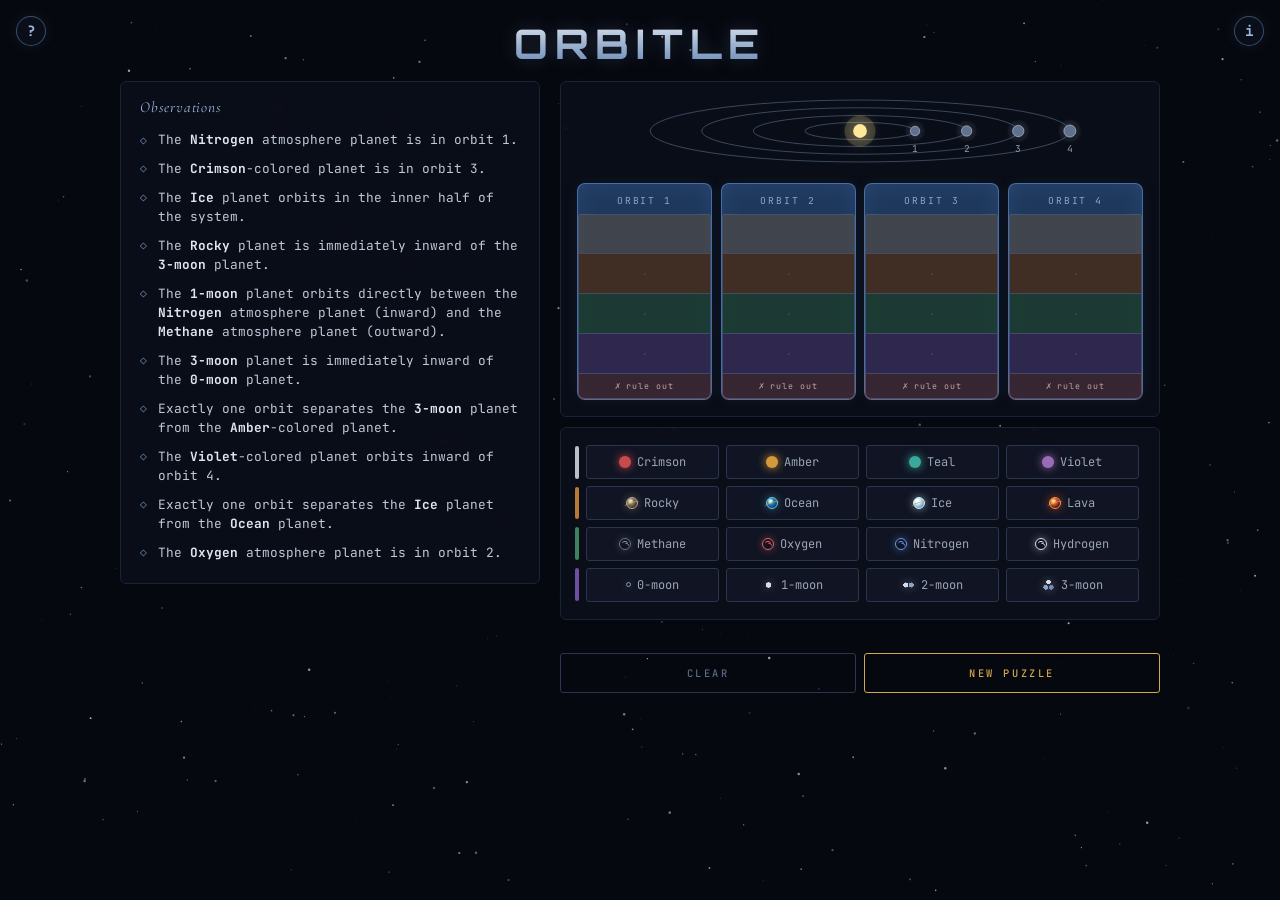
==== commit ad445c0d: "meta data" ====
--- a/index.html
+++ b/index.html
@@ -3,7 +3,7 @@
 <head>
   <meta charset="UTF-8" />
   <meta name="viewport" content="width=device-width, initial-scale=1.0" />
-  <title>Orbitle - Celestial Deduction Puzzle Game</title>
+  <title>Orbitle</title>
   <meta name="description" content="Play Orbitle, a space-themed logic puzzle game where you use observations to deduce each planet's orbit, color, type, atmosphere, and moon count." />
   <meta name="keywords" content="Orbitle, logic puzzle, deduction game, space puzzle, planet puzzle, browser game" />
   <meta name="author" content="Orbitle" />
@@ -13,12 +13,12 @@
 
   <meta property="og:type" content="website" />
   <meta property="og:url" content="https://orbitle.app/" />
-  <meta property="og:title" content="Orbitle - Celestial Deduction Puzzle Game" />
+  <meta property="og:title" content="Orbitle - A Game of Celestial Deduction" />
   <meta property="og:description" content="Use clues to chart a hidden star system in this space-themed logic puzzle." />
   <meta property="og:site_name" content="Orbitle" />
 
   <meta name="twitter:card" content="summary" />
-  <meta name="twitter:title" content="Orbitle - Celestial Deduction Puzzle Game" />
+  <meta name="twitter:title" content="Orbitle - A Game of Celestial Deduction" />
   <meta name="twitter:description" content="Use clues to chart a hidden star system in this space-themed logic puzzle." />
 
   <link rel="icon" href="data:image/svg+xml,%3Csvg xmlns='http://www.w3.org/2000/svg' viewBox='0 0 64 64'%3E%3Crect width='64' height='64' rx='12' fill='%2306080f'/%3E%3Ccircle cx='32' cy='32' r='18' fill='none' stroke='%236b8cb8' stroke-width='6'/%3E%3C/svg%3E" />
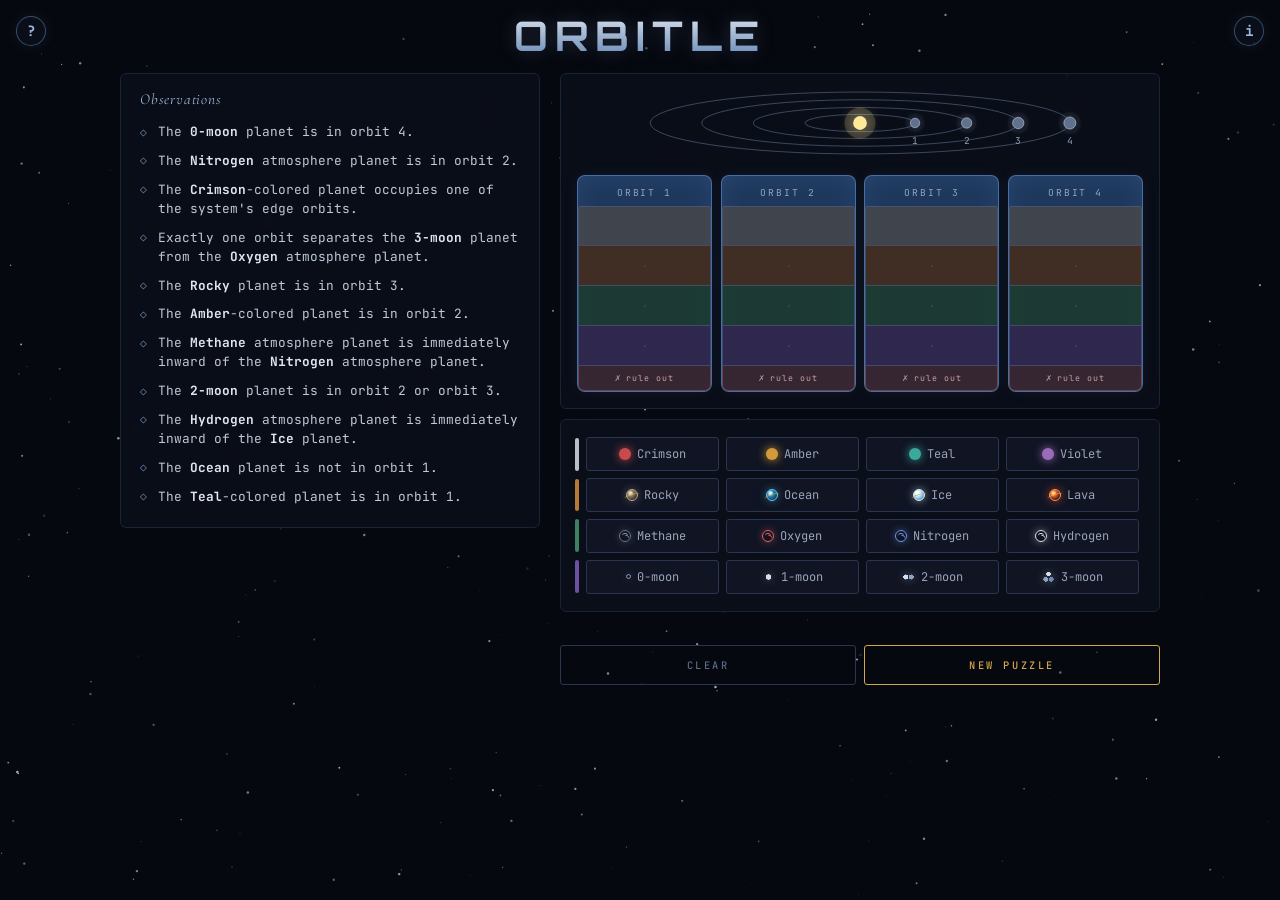
==== commit 6c14f2d1: "ui tweaks" ====
--- a/index.html
+++ b/index.html
@@ -13,15 +13,15 @@
 
   <meta property="og:type" content="website" />
   <meta property="og:url" content="https://orbitle.app/" />
-  <meta property="og:title" content="Orbitle - A Game of Celestial Deduction" />
+  <meta property="og:title" content="Orbitle - A game of celestial deduction" />
   <meta property="og:description" content="Use clues to chart a hidden star system in this space-themed logic puzzle." />
   <meta property="og:site_name" content="Orbitle" />
 
   <meta name="twitter:card" content="summary" />
-  <meta name="twitter:title" content="Orbitle - A Game of Celestial Deduction" />
+  <meta name="twitter:title" content="Orbitle - A game of celestial deduction" />
   <meta name="twitter:description" content="Use clues to chart a hidden star system in this space-themed logic puzzle." />
 
-  <link rel="icon" href="data:image/svg+xml,%3Csvg xmlns='http://www.w3.org/2000/svg' viewBox='0 0 64 64'%3E%3Crect width='64' height='64' rx='12' fill='%2306080f'/%3E%3Ccircle cx='32' cy='32' r='18' fill='none' stroke='%236b8cb8' stroke-width='6'/%3E%3C/svg%3E" />
+  <link rel="icon" href="data:image/svg+xml,%3Csvg xmlns='http://www.w3.org/2000/svg' viewBox='0 0 64 64'%3E%3Crect width='64' height='64' rx='12' fill='%2306080f'/%3E%3Ccircle cx='32' cy='32' r='8' fill='none' stroke='%23c84b4b' stroke-width='4'/%3E%3Ccircle cx='32' cy='32' r='15' fill='none' stroke='%23d49a3a' stroke-width='4'/%3E%3Ccircle cx='32' cy='32' r='22' fill='none' stroke='%233aa89a' stroke-width='4'/%3E%3Ccircle cx='32' cy='32' r='29' fill='none' stroke='%239a6bb8' stroke-width='4'/%3E%3C/svg%3E" />
   <link rel="stylesheet" href="orbitle.css" />
   <script type="application/ld+json">
     {
--- a/orbitle.css
+++ b/orbitle.css
@@ -23,7 +23,7 @@
   position: relative;
   z-index: 1;
   min-height: 100vh;
-  padding: 1.5rem 1rem 2.5rem;
+  padding: 1rem 1rem 2.5rem;
   display: flex;
   flex-direction: column;
   align-items: center;
@@ -744,7 +744,7 @@
   opacity: 0.85;
 }
 
-.orbit-strike-drop:hover,
+.orbit-strike-drop:not(.hover-muted):hover,
 .orbit-strike-drop.strike-over {
   border-color: #dfb7b9;
   background: rgba(88, 52, 58, 0.96);
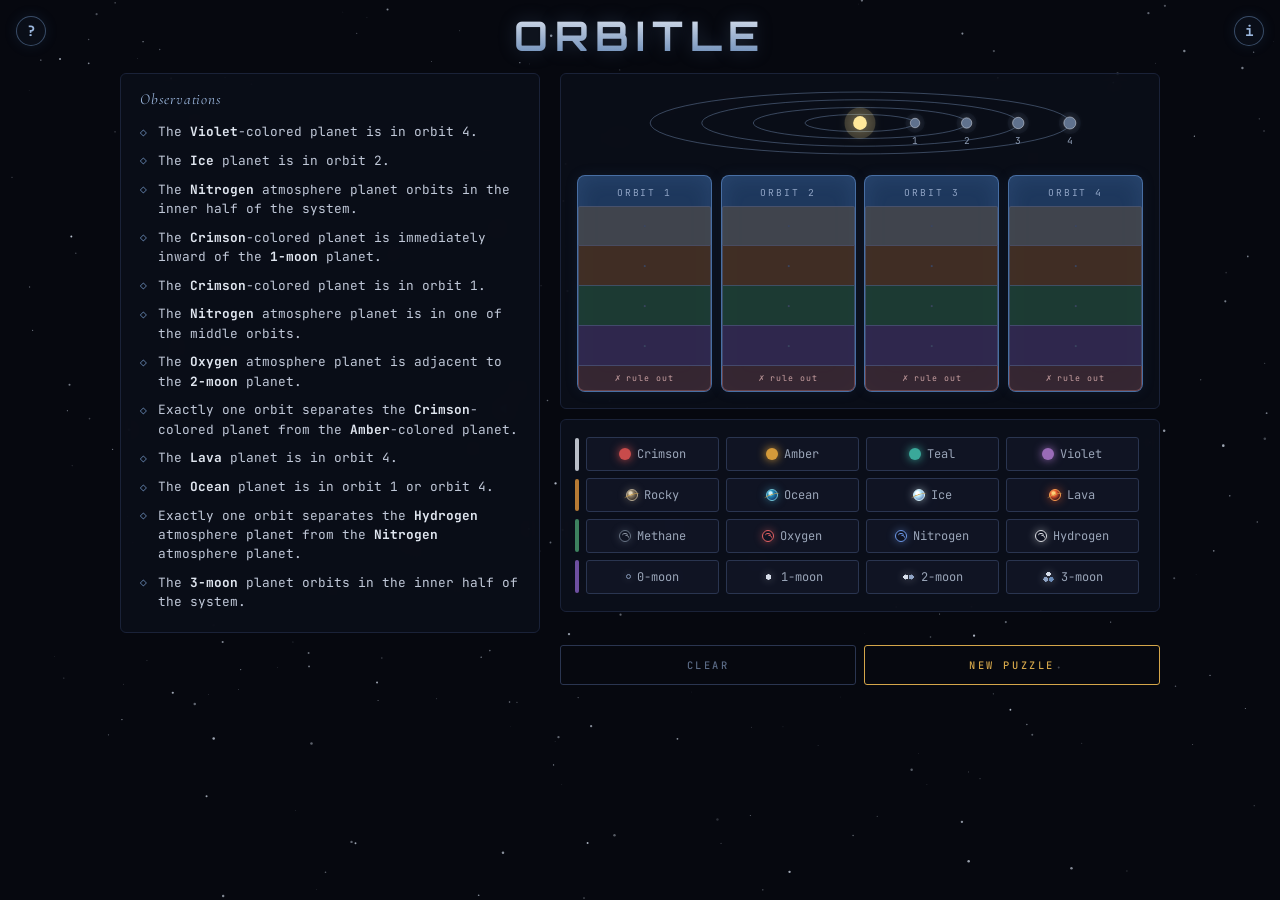
==== commit 393b1f26: "tag" ====
--- a/index.html
+++ b/index.html
@@ -1,6 +1,15 @@
 <!DOCTYPE html>
 <html lang="en">
 <head>
+<!-- Google tag (gtag.js) -->
+<script async src="https://www.googletagmanager.com/gtag/js?id=G-MZGWZDDHFG"></script>
+<script>
+  window.dataLayer = window.dataLayer || [];
+  function gtag(){dataLayer.push(arguments);}
+  gtag('js', new Date());
+
+  gtag('config', 'G-MZGWZDDHFG');
+</script>
   <meta charset="UTF-8" />
   <meta name="viewport" content="width=device-width, initial-scale=1.0" />
   <title>Orbitle</title>
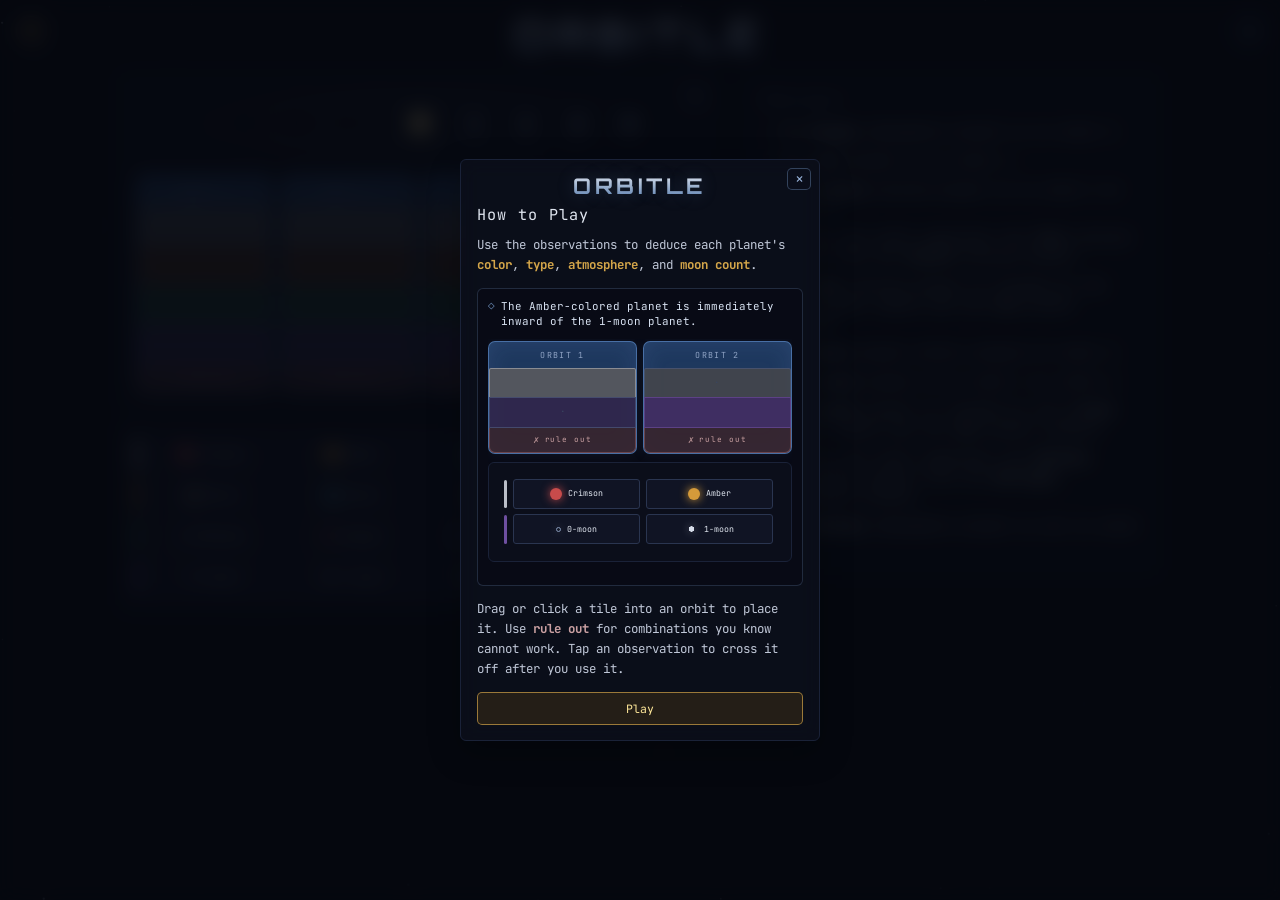
==== commit d298971b: "gitignore" ====
--- a/index.html
+++ b/index.html
@@ -11,7 +11,7 @@
   gtag('config', 'G-MZGWZDDHFG');
 </script>
   <meta charset="UTF-8" />
-  <meta name="viewport" content="width=device-width, initial-scale=1.0" />
+  <meta name="viewport" content="width=device-width, initial-scale=1, user-scalable=no" />
   <title>Orbitle</title>
   <meta name="description" content="Play Orbitle, a space-themed logic puzzle game where you use observations to deduce each planet's orbit, color, type, atmosphere, and moon count." />
   <meta name="keywords" content="Orbitle, logic puzzle, deduction game, space puzzle, planet puzzle, browser game" />
--- a/orbitle.css
+++ b/orbitle.css
@@ -17,6 +17,13 @@
   min-height: 100vh;
   overflow-x: hidden;
   user-select: none;
+  padding-top: env(safe-area-inset-top);
+  padding-bottom: env(safe-area-inset-bottom);
+}
+
+body.orbit-modal-open,
+html:has(body.orbit-modal-open) {
+  overflow: hidden;
 }
 
 .orbit-root {
@@ -102,10 +109,25 @@
   background: rgba(42, 34, 24, 0.88);
 }
 
+.orbit-modal {
+  position: fixed;
+  inset: 0;
+  z-index: 30;
+  display: flex;
+  align-items: center;
+  justify-content: center;
+  padding: 1.25rem;
+  background: rgba(6, 8, 15, 0.82);
+  backdrop-filter: blur(10px);
+}
+
+.orbit-modal-card {
+  position: relative;
+  max-height: calc(100vh - 2.5rem);
+  overflow: auto;
+}
+
 .orbit-popup {
-  position: absolute;
-  top: 3.65rem;
-  z-index: 19;
   width: min(360px, calc(100vw - 2rem));
   padding: 0.9rem 1rem;
   border: 1px solid #1a2238;
@@ -118,10 +140,359 @@
   color: #c0c8d8;
 }
 
-.orbit-help-content { left: 1rem; }
-.orbit-info-content { right: 1rem; }
+.orbit-popup-close {
+  position: absolute;
+  top: 0.45rem;
+  right: 0.5rem;
+  width: 24px;
+  height: 22px;
+  border: 1px solid rgba(107, 140, 184, 0.42);
+  border-radius: 5px;
+  background: rgba(12, 16, 28, 0.72);
+  color: #9cb8df;
+  cursor: pointer;
+  font-family: 'JetBrains Mono', monospace;
+  font-size: 0.95rem;
+  line-height: 1;
+}
+
+.orbit-popup-close:hover {
+  border-color: rgba(212, 166, 74, 0.68);
+  color: #ffe89a;
+  background: rgba(42, 34, 24, 0.82);
+}
 
 .orbit-help-content strong { color: #d4a64a; }
+
+.orbit-help-content .orbit-help-ruleout-text {
+  color: #c9a0a2;
+}
+
+.orbit-help-brand {
+  font-family: 'Orbitron', 'JetBrains Mono', monospace;
+  font-size: 1.35rem;
+  font-weight: 700;
+  letter-spacing: 0.16em;
+  line-height: 1;
+  text-transform: uppercase;
+  text-align: center;
+  background: linear-gradient(180deg, #e0e6f0 0%, #6b8cb8 100%);
+  -webkit-background-clip: text;
+  -webkit-text-fill-color: transparent;
+  background-clip: text;
+  text-shadow: 0 0 18px rgba(107, 140, 184, 0.28);
+  margin-bottom: 0.45rem;
+}
+
+.orbit-help-title {
+  color: #e0e6f0;
+  font-size: 0.95rem;
+  letter-spacing: 0.08em;
+  margin-bottom: 0.45rem;
+}
+
+.orbit-help-copy {
+  color: #c0c8d8;
+}
+
+.orbit-help-start {
+  width: 100%;
+  margin-top: 0.85rem;
+  padding: 0.5rem 0.7rem;
+  border: 1px solid rgba(212, 166, 74, 0.68);
+  border-radius: 5px;
+  background: rgba(42, 34, 24, 0.84);
+  color: #ffe89a;
+  cursor: pointer;
+  font-family: 'JetBrains Mono', monospace;
+  font-size: 0.72rem;
+}
+
+.orbit-help-start:hover {
+  background: rgba(58, 45, 25, 0.92);
+  box-shadow: 0 0 14px rgba(212, 166, 74, 0.14);
+}
+
+.orbit-help-graphic {
+  margin: 0.8rem 0;
+  padding: 0.65rem;
+  border: 1px solid rgba(107, 140, 184, 0.25);
+  border-radius: 6px;
+  background: rgba(6, 8, 15, 0.35);
+}
+
+.orbit-help-clue {
+  padding-left: 0.8rem;
+  color: #d8e2f2;
+  font-size: 0.68rem;
+  line-height: 1.35;
+  position: relative;
+}
+
+.orbit-help-clue::before {
+  content: "◇";
+  position: absolute;
+  left: 0;
+  color: #6b8cb8;
+}
+
+.orbit-help-demo {
+  position: relative;
+  display: grid;
+  gap: 0.45rem;
+  margin-top: 0.65rem;
+  overflow: hidden;
+  padding-top: 0.15rem;
+}
+
+.orbit-help-demo .orbit-columns {
+  grid-template-columns: repeat(2, minmax(0, 1fr));
+  gap: 0.4rem;
+}
+
+.orbit-help-demo .orbit-column {
+  padding: 0.35rem;
+  border-radius: 7px;
+  cursor: default;
+}
+
+.orbit-help-demo .orbit-header-cell {
+  padding: 0.1rem 0.1rem 0.35rem;
+  font-size: 0.52rem;
+  letter-spacing: 0.16em;
+}
+
+.orbit-help-demo .orbit-column-values {
+  grid-template-rows: repeat(2, minmax(30px, auto));
+  margin-inline: -0.35rem;
+}
+
+.orbit-help-demo .orbit-cell {
+  min-height: 30px;
+  padding: 0.35rem 0.2rem;
+  font-size: 0.58rem;
+}
+
+.orbit-help-demo .orbit-strike-drop {
+  margin: -1px -0.35rem -0.35rem;
+  padding: 0.28rem 0.2rem;
+  color: #c9a0a2;
+  font-size: 0.48rem;
+  pointer-events: none;
+}
+
+.orbit-help-demo .orbit-strike-drop::before {
+  color: #c9a0a2;
+}
+
+.orbit-help-picker {
+  max-width: none;
+  margin-bottom: 0;
+  padding: 0.45rem;
+  border-color: rgba(26, 34, 56, 0.95);
+}
+
+.orbit-help-demo .orbit-tile-tray {
+  gap: 0.04rem;
+}
+
+.orbit-help-demo .orbit-tile-row {
+  padding: 0.14rem 0.2rem 0.14rem 0.55rem;
+}
+
+.orbit-help-demo .orbit-tile-row::before {
+  top: 0.18rem;
+  bottom: 0.18rem;
+  width: 3px;
+}
+
+.orbit-help-demo .orbit-options {
+  grid-template-columns: repeat(2, minmax(0, 1fr));
+  gap: 0.35rem;
+}
+
+.orbit-help-demo .orbit-option {
+  min-height: 30px;
+  padding: 0.36rem 0.35rem;
+  font-size: 0.52rem;
+  cursor: default;
+}
+
+.orbit-help-board {
+  display: grid;
+  grid-template-columns: repeat(2, minmax(0, 1fr));
+  gap: 0.35rem;
+}
+
+.orbit-help-drag {
+  position: absolute;
+  z-index: 2;
+  width: 86px;
+  height: 30px;
+  display: flex;
+  align-items: center;
+  justify-content: center;
+  border: 1px solid rgba(107, 140, 184, 0.52);
+  border-radius: 5px;
+  color: #f1f5fb;
+  font-size: 0.52rem;
+  background: rgba(18, 25, 43, 0.96);
+  box-shadow: 0 8px 18px rgba(0, 0, 0, 0.24), 0 0 12px rgba(107, 140, 184, 0.22);
+  opacity: 0;
+  pointer-events: none;
+  will-change: left, top, transform, opacity;
+}
+
+.orbit-help-drag-amber {
+  left: calc(50% + 6px);
+  top: 116px;
+  animation: orbitHelpDragAmber 5.6s ease-in-out infinite;
+}
+
+.orbit-help-drag-moon {
+  left: calc(50% + 6px);
+  top: 146px;
+  animation: orbitHelpDragMoon 5.6s ease-in-out infinite;
+}
+
+.orbit-help-fill-amber,
+.orbit-help-fill-moon {
+  animation-duration: 5.6s;
+  animation-iteration-count: infinite;
+  animation-timing-function: ease-in-out;
+}
+
+.orbit-help-fill-amber .orbit-tile-content,
+.orbit-help-fill-moon .orbit-tile-content {
+  opacity: 0;
+  animation-duration: 5.6s;
+  animation-iteration-count: infinite;
+  animation-timing-function: ease-in-out;
+}
+
+.orbit-help-fill-amber {
+  animation-name: orbitHelpFillAmber;
+}
+
+.orbit-help-fill-amber .orbit-tile-content {
+  animation-name: orbitHelpContentAmber;
+}
+
+.orbit-help-fill-moon {
+  animation-name: orbitHelpFillMoon;
+}
+
+.orbit-help-fill-moon .orbit-tile-content {
+  animation-name: orbitHelpContentMoon;
+}
+
+@keyframes orbitHelpDragAmber {
+  0%, 8% {
+    opacity: 0;
+    left: calc(50% + 6px);
+    top: 116px;
+    transform: scale(0.96);
+  }
+  14%, 33% {
+    opacity: 1;
+    left: calc(50% + 6px);
+    top: 116px;
+    transform: scale(1);
+  }
+  48%, 70% {
+    opacity: 1;
+    left: calc(25% - 43px);
+    top: 24px;
+    transform: scale(1);
+  }
+  80%, 100% {
+    opacity: 0;
+    left: calc(25% - 43px);
+    top: 24px;
+    transform: scale(0.96);
+  }
+}
+
+@keyframes orbitHelpDragMoon {
+  0%, 38% {
+    opacity: 0;
+    left: calc(50% + 6px);
+    top: 146px;
+    transform: scale(0.96);
+  }
+  44%, 58% {
+    opacity: 1;
+    left: calc(50% + 6px);
+    top: 146px;
+    transform: scale(1);
+  }
+  73%, 88% {
+    opacity: 1;
+    left: calc(75% - 43px);
+    top: 54px;
+    transform: scale(1);
+  }
+  96%, 100% {
+    opacity: 0;
+    left: calc(75% - 43px);
+    top: 54px;
+    transform: scale(0.96);
+  }
+}
+
+@keyframes orbitHelpFillAmber {
+  0%, 64% {
+    border-color: rgba(74, 88, 122, 0.7);
+    background: rgba(68, 70, 76, 0.9);
+  }
+  72%, 98% {
+    border-color: rgba(245, 247, 252, 0.34);
+    background: rgba(86, 88, 94, 0.96);
+  }
+  100% {
+    border-color: rgba(74, 88, 122, 0.7);
+    background: rgba(68, 70, 76, 0.9);
+  }
+}
+
+@keyframes orbitHelpFillMoon {
+  0%, 84% {
+    border-color: rgba(74, 88, 122, 0.7);
+    background: rgba(49, 38, 76, 0.9);
+  }
+  91%, 98% {
+    border-color: rgba(128, 92, 184, 0.42);
+    background: rgba(65, 46, 98, 0.92);
+  }
+  100% {
+    border-color: rgba(74, 88, 122, 0.7);
+    background: rgba(49, 38, 76, 0.9);
+  }
+}
+
+@keyframes orbitHelpContentAmber {
+  0%, 66% {
+    opacity: 0;
+  }
+  72%, 98% {
+    opacity: 1;
+  }
+  100% {
+    opacity: 0;
+  }
+}
+
+@keyframes orbitHelpContentMoon {
+  0%, 86% {
+    opacity: 0;
+  }
+  91%, 98% {
+    opacity: 1;
+  }
+  100% {
+    opacity: 0;
+  }
+}
 
 .orbit-info-title {
   font-family: 'JetBrains Mono', monospace;
@@ -133,6 +504,25 @@
 .orbit-info-subtitle {
   color: #9cb8df;
   margin-top: 0.25rem;
+}
+
+.orbit-info-stat {
+  display: flex;
+  justify-content: space-between;
+  align-items: center;
+  gap: 1rem;
+  margin-top: 0.85rem;
+  padding: 0.55rem 0.65rem;
+  border: 1px solid rgba(107, 140, 184, 0.28);
+  border-radius: 5px;
+  background: rgba(12, 16, 28, 0.45);
+  color: #8fa3c4;
+  font-size: 0.72rem;
+}
+
+.orbit-info-stat strong {
+  color: #ffe89a;
+  font-size: 0.82rem;
 }
 
 .orbit-info-share {
@@ -177,8 +567,7 @@
 
 /* ── Clues ── */
 .orbit-game-layout,
-.orbit-play-area,
-.orbit-actions {
+.orbit-play-area {
   width: 100%;
   max-width: 600px;
 }
@@ -264,6 +653,43 @@
   user-select: none;
 }
 
+.orbit-clear-icon {
+  position: absolute;
+  top: 0.55rem;
+  right: 0.65rem;
+  z-index: 2;
+  width: 28px;
+  height: 28px;
+  border: 1px solid rgba(107, 140, 184, 0.45);
+  border-radius: 50%;
+  background: rgba(12, 16, 28, 0.72);
+  color: #8fa3c4;
+  cursor: pointer;
+  line-height: 1;
+  display: flex;
+  align-items: center;
+  justify-content: center;
+  transition: all 0.15s ease;
+}
+
+.orbit-clear-symbol {
+  width: 15px;
+  height: 15px;
+  display: block;
+  transform: translate(0.75px, 0.2px);
+  fill: none;
+  stroke: currentColor;
+  stroke-width: 1.8;
+  stroke-linecap: round;
+  stroke-linejoin: round;
+}
+
+.orbit-clear-icon:hover {
+  border-color: rgba(212, 166, 74, 0.68);
+  color: #ffe89a;
+  background: rgba(42, 34, 24, 0.82);
+}
+
 .orbit-columns {
   display: grid;
   grid-template-columns: repeat(4, minmax(0, 1fr));
@@ -305,12 +731,18 @@
   filter: drop-shadow(0 0 5px rgba(224, 230, 240, 0.22));
 }
 
-.orbit-system-band {
+.orbit-system-texture {
   fill: none;
-  stroke: rgba(245, 248, 255, 0.8);
-  stroke-width: 1.5;
+  opacity: 0.94;
+  pointer-events: none;
   stroke-linecap: round;
-  opacity: 0;
+  stroke-linejoin: round;
+}
+
+.orbit-system-texture.spot {
+  fill: currentColor;
+  stroke: none;
+  opacity: 0.78;
 }
 
 .orbit-system-planet-group.planet-rocky .orbit-system-planet { filter: drop-shadow(0 0 5px rgba(183, 170, 146, 0.42)); }
@@ -318,17 +750,30 @@
 .orbit-system-planet-group.planet-ice .orbit-system-planet { filter: drop-shadow(0 0 7px rgba(216, 244, 255, 0.58)); }
 .orbit-system-planet-group.planet-lava .orbit-system-planet { filter: drop-shadow(0 0 8px rgba(232, 90, 46, 0.68)); }
 
-.orbit-system-planet-group.planet-rocky .orbit-system-band,
-.orbit-system-planet-group.planet-ocean .orbit-system-band,
-.orbit-system-planet-group.planet-ice .orbit-system-band,
-.orbit-system-planet-group.planet-lava .orbit-system-band {
-  opacity: 1;
-}
-
-.orbit-system-planet-group.planet-rocky .orbit-system-band { stroke: rgba(232, 218, 185, 0.9); }
-.orbit-system-planet-group.planet-ocean .orbit-system-band { stroke: rgba(115, 224, 255, 0.92); }
-.orbit-system-planet-group.planet-ice .orbit-system-band { stroke: rgba(245, 252, 255, 0.95); }
-.orbit-system-planet-group.planet-lava .orbit-system-band { stroke: rgba(255, 132, 72, 0.96); }
+.orbit-system-planet-group.planet-rocky .orbit-system-texture {
+  color: rgba(245, 229, 190, 0.95);
+  stroke: currentColor;
+  stroke-width: 1.2;
+}
+
+.orbit-system-planet-group.planet-ocean .orbit-system-texture {
+  color: rgba(185, 244, 255, 0.98);
+  stroke: currentColor;
+  stroke-width: 1.15;
+}
+
+.orbit-system-planet-group.planet-ice .orbit-system-texture {
+  color: rgba(255, 255, 255, 0.95);
+  stroke: currentColor;
+  stroke-width: 1.1;
+}
+
+.orbit-system-planet-group.planet-lava .orbit-system-texture {
+  color: rgba(255, 206, 88, 0.95);
+  stroke: currentColor;
+  stroke-width: 1.35;
+  filter: drop-shadow(0 0 2px rgba(255, 116, 48, 0.8));
+}
 
 .orbit-system-planet-group.atmosphere-methane .orbit-system-glow { fill: rgba(155, 166, 181, 0.3); opacity: 0.8; }
 .orbit-system-planet-group.atmosphere-oxygen .orbit-system-glow { fill: rgba(255, 107, 107, 0.3); opacity: 0.8; }
@@ -508,6 +953,10 @@
   min-width: 0;
 }
 
+.orbit-tile-content span {
+  white-space: nowrap;
+}
+
 .orbit-tile-icon {
   width: 12px;
   height: 12px;
@@ -526,46 +975,45 @@
 }
 
 .orbit-tile-icon.planet {
+  width: 13px;
+  height: 13px;
   border: 1px solid #8fb4e8;
-  border-radius: 50%;
-  background: radial-gradient(circle at 35% 32%, #d5e5fb 0 15%, #6f99d0 28%, #20375d 70%);
-  box-shadow: 0 0 8px rgba(111, 153, 208, 0.55);
+  border-radius: 4px;
+  background: transparent;
+  box-shadow: 0 0 8px rgba(111, 153, 208, 0.42);
+  overflow: hidden;
 }
 
 .orbit-tile-icon.planet-rocky {
   border-color: #b7aa92;
-  background: radial-gradient(circle at 35% 32%, #e3d7bd 0 15%, #8f8068 30%, #3c342d 72%);
+  background:
+    radial-gradient(circle at 24% 30%, #b7aa92 0 1.2px, transparent 1.4px),
+    radial-gradient(circle at 68% 68%, #b7aa92 0 1.4px, transparent 1.6px),
+    linear-gradient(135deg, transparent 0 42%, #b7aa92 43% 50%, transparent 51%);
   box-shadow: 0 0 8px rgba(183, 170, 146, 0.42);
 }
 
 .orbit-tile-icon.planet-ocean {
   border-color: #72c7db;
-  background: radial-gradient(circle at 35% 32%, #c8f2ff 0 15%, #238cb9 31%, #123f72 72%);
+  background:
+    repeating-linear-gradient(165deg, #72c7db 0 1px, transparent 1px 4px);
   box-shadow: 0 0 8px rgba(72, 183, 220, 0.52);
 }
 
 .orbit-tile-icon.planet-ice {
   border-color: #d8f4ff;
-  background: radial-gradient(circle at 35% 32%, #ffffff 0 16%, #bdeeff 34%, #6f92bf 74%);
+  background:
+    linear-gradient(45deg, transparent 0 43%, #d8f4ff 44% 49%, transparent 50%),
+    linear-gradient(135deg, transparent 0 60%, #d8f4ff 61% 66%, transparent 67%);
   box-shadow: 0 0 9px rgba(216, 244, 255, 0.55);
 }
 
 .orbit-tile-icon.planet-lava {
   border-color: #ff9a4d;
-  background: radial-gradient(circle at 35% 32%, #ffd17a 0 14%, #e85a2e 32%, #3d1518 74%);
+  background:
+    linear-gradient(105deg, transparent 0 35%, #ff9a4d 36% 44%, transparent 45%),
+    linear-gradient(160deg, transparent 0 58%, #ff9a4d 59% 66%, transparent 67%);
   box-shadow: 0 0 10px rgba(232, 90, 46, 0.64);
-}
-
-.orbit-tile-icon.planet::before {
-  content: "";
-  position: absolute;
-  left: -3px;
-  right: -3px;
-  top: 4px;
-  height: 3px;
-  border-top: 1px solid rgba(212, 166, 74, 0.95);
-  border-radius: 50%;
-  transform: rotate(-18deg);
 }
 
 .orbit-tile-icon.atmosphere {
@@ -594,39 +1042,6 @@
   box-shadow: 0 0 8px rgba(255, 107, 107, 0.42);
 }
 
-.orbit-tile-icon.atmosphere::before,
-.orbit-tile-icon.atmosphere::after {
-  content: "";
-  position: absolute;
-  inset: 2px;
-  border-top: 1px solid rgba(176, 238, 248, 0.95);
-  border-radius: 50%;
-}
-
-.orbit-tile-icon.atmosphere::after {
-  inset: 4px 1px 1px 4px;
-  transform: rotate(38deg);
-}
-
-.orbit-tile-icon.atmosphere-ch::before,
-.orbit-tile-icon.atmosphere-ch::after {
-  border-top-color: rgba(155, 166, 181, 0.95);
-}
-
-.orbit-tile-icon.atmosphere-h::before,
-.orbit-tile-icon.atmosphere-h::after {
-  border-top-color: rgba(245, 247, 251, 0.95);
-}
-
-.orbit-tile-icon.atmosphere-n::before,
-.orbit-tile-icon.atmosphere-n::after {
-  border-top-color: rgba(120, 168, 255, 0.95);
-}
-
-.orbit-tile-icon.atmosphere-o::before,
-.orbit-tile-icon.atmosphere-o::after {
-  border-top-color: rgba(255, 107, 107, 0.95);
-}
 
 .orbit-tile-icon.moons {
   width: 13px;
@@ -648,12 +1063,13 @@
     radial-gradient(circle at 50% 50%, #d7deea 0 2.6px, transparent 2.8px);
 }
 
-.orbit-tile-icon.moons-0 {
+.orbit-tile-icon.moons.moons-0 {
   background: none;
   border: 1px solid rgba(143, 163, 196, 0.9);
   border-radius: 50%;
   width: 5px;
   height: 5px;
+  aspect-ratio: 1;
 }
 
 .orbit-tile-icon.moons-2 {
@@ -882,12 +1298,6 @@
   box-shadow: 0 10px 30px rgba(0, 0, 0, 0.35), 0 0 18px rgba(212, 166, 74, 0.22);
 }
 
-/* ── Actions ── */
-.orbit-actions {
-  display: flex;
-  gap: 0.5rem;
-}
-
 .orbit-btn {
   flex: 1;
   padding: 0.75rem;
@@ -919,16 +1329,74 @@
   color: #c8f1d6;
 }
 
+.orbit-share-box {
+  position: relative;
+  margin-top: 0.75rem;
+}
+
+.orbit-share-preview {
+  padding: 0.75rem;
+  width: 100%;
+  border: 1px solid rgba(107, 140, 184, 0.25);
+  border-radius: 5px;
+  background: rgba(6, 8, 15, 0.42);
+  color: #c0c8d8;
+  font-family: 'JetBrains Mono', monospace;
+  font-size: 0.72rem;
+  line-height: 1.45;
+  text-align: left;
+  white-space: pre-wrap;
+  resize: none;
+  user-select: text;
+}
+
+.orbit-share-copy {
+  position: absolute;
+  top: 0.45rem;
+  right: 0.45rem;
+  width: 25px;
+  height: 25px;
+  border: 1px solid rgba(107, 140, 184, 0.42);
+  border-radius: 4px;
+  background: rgba(12, 16, 28, 0.88);
+  color: #9cb8df;
+  cursor: pointer;
+  font-size: 0.82rem;
+  line-height: 1;
+}
+
+.orbit-share-copy:hover {
+  border-color: rgba(212, 166, 74, 0.68);
+  color: #ffe89a;
+}
+
+.orbit-share-copy::after {
+  content: "copied!";
+  position: absolute;
+  right: 0;
+  top: -1.75rem;
+  padding: 0.25rem 0.4rem;
+  border: 1px solid rgba(92, 184, 130, 0.5);
+  border-radius: 4px;
+  background: rgba(12, 16, 28, 0.95);
+  color: #c8f1d6;
+  font-family: 'JetBrains Mono', monospace;
+  font-size: 0.58rem;
+  opacity: 0;
+  pointer-events: none;
+  transform: translateY(3px);
+  transition: opacity 0.12s ease, transform 0.12s ease;
+}
+
+.orbit-share-copy.copied::after {
+  opacity: 1;
+  transform: translateY(0);
+}
+
 /* ── Win overlay ── */
 .orbit-reveal {
-  position: fixed;
-  inset: 0;
   background: rgba(6, 8, 15, 0.92);
   backdrop-filter: blur(12px);
-  z-index: 10;
-  display: flex;
-  align-items: center;
-  justify-content: center;
   padding: 2rem;
   animation: fadeIn 0.6s ease-out;
 }
@@ -954,7 +1422,16 @@
   letter-spacing: 0.3em;
   text-transform: uppercase;
   color: #6b8cb8;
-  margin-bottom: 1.5rem;
+  margin-bottom: 0.65rem;
+}
+
+.orbit-reveal-system {
+  margin: 0 auto 0.45rem;
+}
+
+.orbit-reveal-system .orbit-system {
+  height: 74px;
+  margin-bottom: 0;
 }
 
 .orbit-reveal-title {
@@ -965,14 +1442,49 @@
   margin-bottom: 0.5rem;
 }
 
+.orbit-reveal-time {
+  margin-bottom: 0.75rem;
+  color: #9cb8df;
+  font-size: 0.75rem;
+  letter-spacing: 0.04em;
+}
+
+.orbit-reveal-time strong {
+  color: #ffe89a;
+  font-size: 0.82rem;
+}
+
 .orbit-reveal-copy {
-  margin-bottom: 1.5rem;
+  margin-bottom: 1rem;
   color: #c0c8d8;
   font-family: 'Cormorant Garamond', serif;
   font-size: 0.85rem;
   font-style: italic;
 }
 
+.orbit-countdown-wrap {
+  margin-bottom: 1.2rem;
+  padding: 0.75rem 0.9rem;
+  border: 1px solid rgba(107, 140, 184, 0.3);
+  border-radius: 5px;
+  background: rgba(12, 16, 28, 0.55);
+}
+
+.orbit-countdown-label {
+  margin-bottom: 0.35rem;
+  color: #7f8faa;
+  font-size: 0.58rem;
+  letter-spacing: 0.18em;
+  text-transform: uppercase;
+}
+
+.orbit-countdown {
+  color: #ffe89a;
+  font-family: 'JetBrains Mono', monospace;
+  font-size: 1rem;
+  letter-spacing: 0.08em;
+}
+
 @media (min-width: 980px) {
   .orbit-root {
     padding-inline: 1.5rem;
@@ -981,10 +1493,9 @@
   .orbit-game-layout {
     max-width: 1120px;
     display: grid;
-    grid-template-columns: minmax(300px, 420px) minmax(560px, 600px);
+    grid-template-columns: minmax(560px, 600px) minmax(300px, 420px);
     grid-template-areas:
-      "clues play"
-      "clues actions";
+      "play clues";
     align-items: start;
     justify-content: center;
     gap: 1.25rem;
@@ -993,10 +1504,6 @@
   .orbit-play-area {
     grid-area: play;
     max-width: 600px;
-  }
-
-  .orbit-actions {
-    grid-area: actions;
   }
 
   .orbit-clues {
@@ -1023,5 +1530,9 @@
   .orbit-tile-tray { gap: 0.06rem; }
   .orbit-tile-row { padding: 0.18rem 0.25rem 0.18rem 0.55rem; }
   .orbit-tile-row::before { top: 0.22rem; bottom: 0.22rem; }
-  .orbit-option { font-size: 0.65rem; padding: 0.45rem 0.25rem; }
-}
+  .orbit-options { gap: 0.25rem; }
+  .orbit-option { font-size: 0.62rem; gap: 0.25rem; padding: 0.45rem 0.15rem; }
+  .orbit-tile-content { gap: 4px; }
+  .orbit-option .orbit-tile-icon.moons { width: 11px; }
+  .orbit-option .orbit-tile-icon.moons.moons-0 { width: 5px; height: 5px; }
+}
